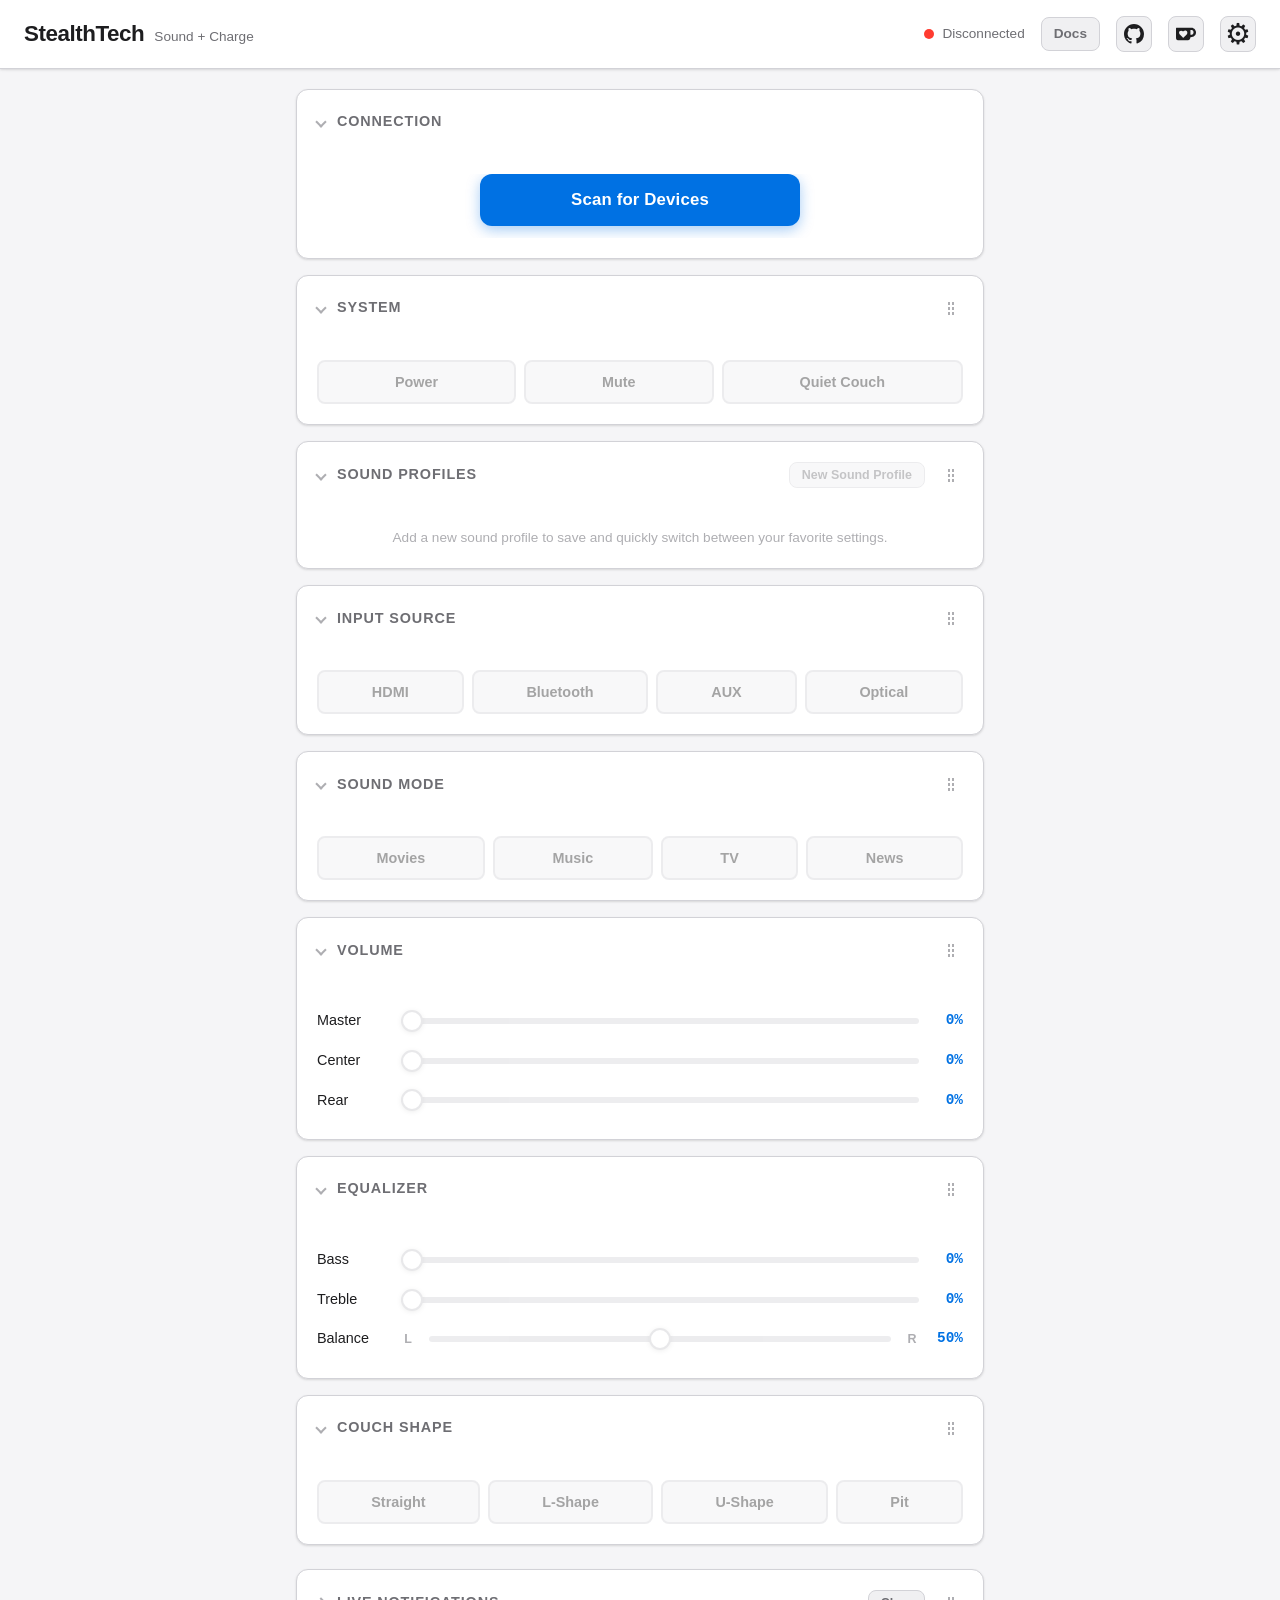
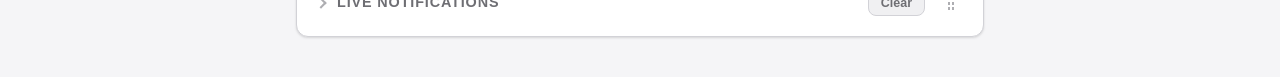
==== rust/cli/src/serve/static/index.html @ a31caec7 "Enhance saved device row with details, slim scan button layout Show saved device on top with firmwar" ====
<!DOCTYPE html>
<html lang="en">
<head>
    <meta charset="UTF-8">
    <meta name="viewport" content="width=device-width, initial-scale=1.0">
    <title>Control Your Lovesac Sactionals StealthTech Sound + Charge From Your Phone</title>
    <meta name="description" content="Open this page on your phone and connect to your Lovesac Sactionals StealthTech Sound + Charge system in seconds. No app to install — control volume, bass, treble, inputs, and sound modes right from your browser.">
    <meta name="keywords" content="Lovesac, Sactionals, StealthTech, Sound + Charge, phone remote, control from phone, no app, web bluetooth, volume control, EQ, sound modes, custom profiles, Lovesac remote, Lovesac app alternative">
    <link rel="canonical" href="https://stealthtech.app/">
    <!-- Open Graph -->
    <meta property="og:title" content="Control Your Lovesac StealthTech From Your Phone — No App Needed">
    <meta property="og:description" content="Open this page on your phone and instantly connect to your Lovesac Sactionals StealthTech Sound + Charge. Adjust volume, EQ, inputs, and sound modes — no app install required.">
    <meta property="og:type" content="website">
    <meta property="og:url" content="https://stealthtech.app/">
    <meta property="og:image" content="https://stealthtech.app/favicon.svg">
    <meta property="og:site_name" content="StealthTech Remote">
    <!-- Twitter -->
    <meta name="twitter:card" content="summary">
    <meta name="twitter:title" content="Control Your Lovesac StealthTech From Your Phone — No App Needed">
    <meta name="twitter:description" content="Open this page and instantly connect to your Lovesac Sactionals Sound + Charge system. No app install required.">
    <!-- PWA / Mobile -->
    <link rel="stylesheet" href="style.css">
    <link rel="icon" href="favicon.svg" type="image/svg+xml">
    <link rel="manifest" href="manifest.json">
    <meta name="theme-color" content="#0071e3" media="(prefers-color-scheme: light)">
    <meta name="theme-color" content="#0a84ff" media="(prefers-color-scheme: dark)">
    <meta name="mobile-web-app-capable" content="yes">
    <!-- Structured Data -->
    <script type="application/ld+json">
    {
      "@context": "https://schema.org",
      "@type": "WebApplication",
      "name": "StealthTech Remote",
      "description": "Control your Lovesac Sactionals StealthTech Sound + Charge system from your phone. Open this page in Chrome, tap Connect, and adjust volume, EQ, inputs, and sound modes instantly — no app install needed.",
      "url": "https://stealthtech.app/",
      "applicationCategory": "UtilitiesApplication",
      "operatingSystem": "Android, Chrome OS, Windows, macOS",
      "browserRequirements": "Requires Web Bluetooth (Chrome, Edge, or Opera)",
      "offers": {
        "@type": "Offer",
        "price": "0",
        "priceCurrency": "USD"
      },
      "featureList": "Volume control, Bass and treble EQ, Input source switching, Sound mode presets, Custom EQ profiles, Couch shape configuration, Bluetooth media controls, Subwoofer status"
    }
    </script>
    <script>
    (function(){
      var e = document.documentElement.hasAttribute("data-export");
      var m = e ? "bluetooth" : (localStorage.getItem("stealthtech-mode") || "server");
      document.documentElement.dataset.initialMode = m;
    })();
    </script>
</head>
<body>
    <header>
        <div class="header-left">
            <h1>StealthTech</h1>
            <span class="subtitle">Sound + Charge</span>
        </div>
        <div class="header-right">
            <div class="connection-status" id="connection-status" aria-live="polite">
                <span class="status-dot" id="status-dot"></span>
                <span class="status-text" id="status-text">Disconnected</span>
            </div>
            <a class="docs-link" href="/docs/" title="Documentation">Docs</a>
            <a class="github-link" href="https://github.com/jackspirou/libstealthtech" target="_blank" rel="noopener" title="View source on GitHub" aria-label="View source on GitHub">
                <svg width="20" height="20" viewBox="0 0 16 16" fill="currentColor"><path d="M8 0C3.58 0 0 3.58 0 8c0 3.54 2.29 6.53 5.47 7.59.4.07.55-.17.55-.38 0-.19-.01-.82-.01-1.49-2.01.37-2.53-.49-2.69-.94-.09-.23-.48-.94-.82-1.13-.28-.15-.68-.52-.01-.53.63-.01 1.08.58 1.23.82.72 1.21 1.87.87 2.33.66.07-.52.28-.87.51-1.07-1.78-.2-3.64-.89-3.64-3.95 0-.87.31-1.59.82-2.15-.08-.2-.36-1.02.08-2.12 0 0 .67-.21 2.2.82.64-.18 1.32-.27 2-.27s1.36.09 2 .27c1.53-1.04 2.2-.82 2.2-.82.44 1.1.16 1.92.08 2.12.51.56.82 1.27.82 2.15 0 3.07-1.87 3.75-3.65 3.95.29.25.54.73.54 1.48 0 1.07-.01 1.93-.01 2.2 0 .21.15.46.55.38A8.01 8.01 0 0 0 16 8c0-4.42-3.58-8-8-8z"/></svg>
            </a>
            <div class="kofi-wrap">
                <a class="kofi-link" id="kofi-link" href="https://ko-fi.com/jackspirou" target="_blank" rel="noopener" title="Buy me a coffee" aria-label="Buy me a coffee">
                    <svg width="20" height="20" viewBox="0 0 24 24" fill="currentColor"><path d="M23.881 8.948c-.773-4.085-4.859-4.593-4.859-4.593H.723c-.604 0-.679.798-.679.798s-.082 7.324-.022 11.822c.164 2.424 2.586 2.672 2.586 2.672s8.267-.023 11.966-.049c2.438-.426 2.683-2.566 2.658-3.734 4.352.24 7.422-2.831 6.649-6.916zm-11.062 3.511c-1.246 1.453-4.011 3.976-4.011 3.976s-.121.119-.31.023c-.076-.057-.108-.09-.108-.09-.443-.441-3.368-3.049-4.034-3.954-.709-.965-1.041-2.7-.091-3.71.951-1.01 3.005-1.086 4.363.407 0 0 1.565-1.782 3.468-.963 1.904.82 1.832 3.011.723 4.311zm6.173.478c-.928.116-1.682.028-1.682.028V7.284h1.77s1.971.551 1.971 2.638c0 1.913-.985 2.667-2.059 3.015z"/></svg>
                </a>
                <div class="tip-tooltip" id="tip-tooltip">
                    <div class="tip-tooltip-arrow"></div>
                    <button class="tip-tooltip-close" id="tip-tooltip-close" aria-label="Close">&times;</button>
                    If this project saved you from the official app, consider buying me a coffee :)
                </div>
            </div>
            <button class="header-icon-btn" id="settings-btn" title="Settings" aria-label="Settings">&#x2699;</button>
        </div>
    </header>

    <main>
        <!-- Connection Panel -->
        <section class="card connection-card" id="connection-panel" data-card-id="connection" data-pinned="true" data-state="disconnected">
            <div class="card-header" role="button" tabindex="0" aria-expanded="true">
                <span class="chevron" aria-hidden="true"></span>
                <h2>Connection</h2>
                <span class="drag-handle" aria-hidden="true"></span>
            </div>
            <div class="card-body">
            <div class="mode-tabs">
                <button class="mode-tab active" data-mode="server">Server BLE</button>
                <button class="mode-tab" data-mode="bluetooth">Web Bluetooth</button>
            </div>
            <div id="server-connection" class="connection-mode">
                <div class="connecting-indicator" id="server-connecting-indicator" style="display:none">
                    <div class="spinner spinner-lg"></div>
                    <span id="server-connecting-text">Scanning...</span>
                    <span class="connecting-hint">This may take up to 30 seconds</span>
                </div>
                <div class="divider-label" id="server-saved-label" style="display:none"><span>Previous Connection</span></div>
                <div id="server-saved-device" style="display:none"></div>
                <div class="divider-or" id="server-scan-divider" style="display:none"><span>or</span></div>
                <div class="connection-controls" id="server-connection-controls">
                    <button class="btn btn-primary" id="scan-btn">Scan for Devices</button>
                </div>
                <div class="device-list" id="device-list"></div>
            </div>
            <div class="compat-banner" id="compat-banner" style="display:none"></div>
            <div id="bluetooth-connection" class="connection-mode">
                <div class="connecting-indicator" id="connecting-indicator" style="display:none">
                    <div class="spinner spinner-lg"></div>
                    <span id="connecting-text">Connecting...</span>
                    <span class="connecting-hint">This may take up to 30 seconds</span>
                </div>
                <div class="divider-label" id="bt-saved-label" style="display:none"><span>Previous Connection</span></div>
                <div id="bt-saved-device" style="display:none"></div>
                <div class="divider-or" id="bt-scan-divider" style="display:none"><span>or</span></div>
                <div class="connection-controls" id="connection-controls">
                    <button class="btn btn-primary" id="connect-btn">Scan for Devices</button>
                </div>
            </div>
            <div class="firmware-update-banner" id="firmware-update-banner" style="display:none"></div>
            <div id="connected-device" class="connected-device-panel" style="display:none">
                <div class="device-identity">
                    <div class="device-identity-icon">
                        <svg width="24" height="24" viewBox="0 0 24 24" fill="none" stroke="currentColor" stroke-width="2" stroke-linecap="round" stroke-linejoin="round"><rect x="4" y="2" width="16" height="20" rx="2" ry="2"/><circle cx="12" cy="14" r="4"/><line x1="12" y1="6" x2="12.01" y2="6"/></svg>
                    </div>
                    <div class="device-identity-info">
                        <span class="device-identity-name" id="connected-device-name">Device</span>
                        <span class="device-identity-firmware" id="connected-firmware-text"></span>
                        <span class="device-identity-sub" id="subwoofer-row" style="display:none">Subwoofer <span class="status-badge" id="subwoofer-status">--</span></span>
                    </div>
                    <button class="btn btn-danger btn-sm" id="device-disconnect-btn">Disconnect</button>
                </div>
            </div>
            </div>
        </section>

        <!-- System -->
        <section class="card" id="system-card" data-card-id="system">
            <div class="card-header" role="button" tabindex="0" aria-expanded="true">
                <span class="chevron" aria-hidden="true"></span>
                <h2>System</h2>
                <span class="drag-handle" aria-hidden="true"></span>
            </div>
            <div class="card-body">
            <div class="button-group">
                <button class="btn btn-option" id="power-btn" aria-pressed="false">Power</button>
                <button class="btn btn-option" id="mute-btn" aria-pressed="false">Mute</button>
                <button class="btn btn-option" id="quiet-couch-btn" aria-pressed="false">Quiet Couch</button>
            </div>
            </div>
        </section>

        <!-- Sound Profiles -->
        <section class="card" id="profiles-card" data-card-id="profiles">
            <div class="card-header" role="button" tabindex="0" aria-expanded="true">
                <span class="chevron" aria-hidden="true"></span>
                <h2>Sound Profiles</h2>
                <button class="btn btn-small" id="new-profile-btn" style="display:none">New Sound Profile</button>
                <span class="drag-handle" aria-hidden="true"></span>
            </div>
            <div class="card-body">
            <div class="button-group" id="profile-buttons"></div>
            <div class="profile-empty" id="profile-empty">Add a new sound profile to save and quickly switch between your favorite settings.</div>
            </div>
        </section>

        <!-- Input Source -->
        <section class="card" id="input-card" data-card-id="input">
            <div class="card-header" role="button" tabindex="0" aria-expanded="true">
                <span class="chevron" aria-hidden="true"></span>
                <h2>Input Source</h2>
                <span class="drag-handle" aria-hidden="true"></span>
            </div>
            <div class="card-body">
            <div class="button-group">
                <button class="btn btn-option" data-input="hdmi">HDMI</button>
                <button class="btn btn-option" data-input="bluetooth">Bluetooth</button>
                <button class="btn btn-option" data-input="aux">AUX</button>
                <button class="btn btn-option" data-input="optical">Optical</button>
            </div>
            </div>
        </section>

        <!-- Media Controls (shown only for Bluetooth input) -->
        <section class="card" id="media-card" data-card-id="media" style="display:none">
            <div class="card-header" role="button" tabindex="0" aria-expanded="true">
                <span class="chevron" aria-hidden="true"></span>
                <h2>Media Controls</h2>
                <span class="drag-handle" aria-hidden="true"></span>
            </div>
            <div class="card-body">
            <div class="button-group media-controls">
                <button class="btn btn-option" id="skip-back-btn" aria-label="Previous track">&#9198;</button>
                <button class="btn btn-option" id="play-pause-btn" aria-label="Play/Pause">&#9199;</button>
                <button class="btn btn-option" id="skip-fwd-btn" aria-label="Next track">&#9197;</button>
            </div>
            </div>
        </section>

        <!-- Sound Mode -->
        <section class="card" id="mode-card" data-card-id="mode">
            <div class="card-header" role="button" tabindex="0" aria-expanded="true">
                <span class="chevron" aria-hidden="true"></span>
                <h2>Sound Mode</h2>
                <span class="drag-handle" aria-hidden="true"></span>
            </div>
            <div class="card-body">
            <div class="button-group">
                <button class="btn btn-option" data-mode="movies" title="Enhanced bass and spatial audio for movie soundtracks">Movies</button>
                <button class="btn btn-option" data-mode="music" title="Balanced stereo optimized for music playback">Music</button>
                <button class="btn btn-option" data-mode="tv" title="Balanced mode for TV shows and streaming">TV</button>
                <button class="btn btn-option" data-mode="news" title="Enhanced dialog clarity for speech-heavy content">News</button>
            </div>
            </div>
        </section>

        <!-- Volume Controls -->
        <section class="card" id="volume-card" data-card-id="volume">
            <div class="card-header" role="button" tabindex="0" aria-expanded="true">
                <span class="chevron" aria-hidden="true"></span>
                <h2>Volume</h2>
                <span class="drag-handle" aria-hidden="true"></span>
            </div>
            <div class="card-body">
            <div class="slider-group">
                <div class="slider-row">
                    <label for="volume-slider">Master</label>
                    <input type="range" id="volume-slider" min="0" max="36" value="0" aria-label="Master volume">
                    <span class="slider-value" id="volume-value">0%</span>
                </div>
                <div class="slider-row">
                    <label for="center-volume-slider">Center</label>
                    <input type="range" id="center-volume-slider" min="0" max="30" value="0" aria-label="Center volume">
                    <span class="slider-value" id="center-volume-value">0%</span>
                </div>
                <div class="slider-row">
                    <label for="rear-volume-slider">Rear</label>
                    <input type="range" id="rear-volume-slider" min="0" max="30" value="0" aria-label="Rear volume">
                    <span class="slider-value" id="rear-volume-value">0%</span>
                </div>
            </div>
            </div>
        </section>

        <!-- EQ Controls -->
        <section class="card" id="eq-card" data-card-id="eq">
            <div class="card-header" role="button" tabindex="0" aria-expanded="true">
                <span class="chevron" aria-hidden="true"></span>
                <h2>Equalizer</h2>
                <span class="drag-handle" aria-hidden="true"></span>
            </div>
            <div class="card-body">
            <div class="slider-group">
                <div class="slider-row">
                    <label for="bass-slider">Bass</label>
                    <input type="range" id="bass-slider" min="0" max="20" value="0" aria-label="Bass level">
                    <span class="slider-value" id="bass-value">0%</span>
                </div>
                <div class="slider-row">
                    <label for="treble-slider">Treble</label>
                    <input type="range" id="treble-slider" min="0" max="20" value="0" aria-label="Treble level">
                    <span class="slider-value" id="treble-value">0%</span>
                </div>
                <div class="slider-row">
                    <label for="balance-slider">Balance</label>
                    <span class="slider-label-left">L</span>
                    <input type="range" id="balance-slider" min="0" max="100" value="50" aria-label="Left/right balance">
                    <span class="slider-label-right">R</span>
                    <span class="slider-value" id="balance-value">50%</span>
                </div>
            </div>
            </div>
        </section>

        <!-- Couch Shape -->
        <section class="card" id="shape-card" data-card-id="shape">
            <div class="card-header" role="button" tabindex="0" aria-expanded="true">
                <span class="chevron" aria-hidden="true"></span>
                <h2>Couch Shape</h2>
                <span class="drag-handle" aria-hidden="true"></span>
            </div>
            <div class="card-body">
            <div class="button-group">
                <button class="btn btn-option" data-shape="straight">Straight</button>
                <button class="btn btn-option" data-shape="lshape">L-Shape</button>
                <button class="btn btn-option" data-shape="ushape">U-Shape</button>
                <button class="btn btn-option" data-shape="pit">Pit</button>
            </div>
            </div>
        </section>

        <!-- Notification Log -->
        <section class="card log-card" id="log-card" data-card-id="log">
            <div class="card-header" role="button" tabindex="0" aria-expanded="true">
                <span class="chevron" aria-hidden="true"></span>
                <h2>Live Notifications</h2>
                <button class="btn btn-small log-clear-btn" id="clear-log-btn">Clear</button>
                <span class="drag-handle" aria-hidden="true"></span>
            </div>
            <div class="card-body">
                <div class="log-container" id="log-container">
                    <div class="log-empty" id="log-empty">No notifications yet. Connect to a device to begin.</div>
                </div>
            </div>
        </section>
    </main>

    <noscript>
        <section class="card" style="margin:20px auto;max-width:720px;padding:20px">
            <h2>Control Your Lovesac Sactionals StealthTech Sound + Charge</h2>
            <p>StealthTech Remote lets you control your Lovesac Sactionals StealthTech Sound + Charge system directly from your phone — no app to download or install. Open this page in Chrome on your phone, tap Connect, and you can adjust volume, bass, treble, balance, input source, sound modes, and more.</p>
            <p>JavaScript is required to connect to your system via Bluetooth. Please enable JavaScript and reload the page.</p>
        </section>
    </noscript>

    <script src="shared.js"></script>
    <script src="app.js"></script><!-- server-only -->
    <script type="module" src="bluetooth.js"></script>
</body>
</html>
---- rust/cli/src/serve/static/style.css ----
/* ============================================================================
   StealthTech Remote -- CSS
   System-aware light/dark mode with manual toggle
   ============================================================================ */

/* ---------- Custom Properties (Light Mode Defaults) ---------- */
:root {
    --bg-primary: #f5f5f7;
    --bg-card: #ffffff;
    --bg-input: #f0f0f2;
    --text-primary: #1d1d1f;
    --text-secondary: #6e6e73;
    --text-muted: #aeaeb2;
    --border: #d2d2d7;
    --accent: #0071e3;
    --accent-hover: #0077ed;
    --accent-active: #0062cc;
    --danger: #ff3b30;
    --danger-hover: #e0352b;
    --success: #34c759;
    --warning: #ff9f0a;
    --shadow: 0 1px 3px rgba(0, 0, 0, 0.08), 0 1px 2px rgba(0, 0, 0, 0.06);
    --shadow-hover: 0 4px 12px rgba(0, 0, 0, 0.1);
    --radius: 12px;
    --radius-sm: 8px;
    --transition: 0.2s ease;
    --slider-track: #d2d2d7;
    --slider-fill: var(--accent);
    --slider-thumb: #ffffff;
    --slider-thumb-border: #c7c7cc;
    --log-bg: #f8f8fa;
    --log-entry: #e8e8ed;
}

/* ---------- Dark Mode ---------- */
[data-theme="dark"] {
    --bg-primary: #1c1c1e;
    --bg-card: #2c2c2e;
    --bg-input: #3a3a3c;
    --text-primary: #f5f5f7;
    --text-secondary: #98989d;
    --text-muted: #636366;
    --border: #48484a;
    --accent: #0a84ff;
    --accent-hover: #409cff;
    --accent-active: #0071e3;
    --shadow: 0 1px 3px rgba(0, 0, 0, 0.3), 0 1px 2px rgba(0, 0, 0, 0.2);
    --shadow-hover: 0 4px 12px rgba(0, 0, 0, 0.4);
    --slider-track: #48484a;
    --slider-thumb: #e5e5ea;
    --slider-thumb-border: #636366;
    --log-bg: #1c1c1e;
    --log-entry: #3a3a3c;
}

/* ---------- System Dark Mode (auto) ---------- */
@media (prefers-color-scheme: dark) {
    :root:not([data-theme="light"]) {
        --bg-primary: #1c1c1e;
        --bg-card: #2c2c2e;
        --bg-input: #3a3a3c;
        --text-primary: #f5f5f7;
        --text-secondary: #98989d;
        --text-muted: #636366;
        --border: #48484a;
        --accent: #0a84ff;
        --accent-hover: #409cff;
        --accent-active: #0071e3;
        --shadow: 0 1px 3px rgba(0, 0, 0, 0.3), 0 1px 2px rgba(0, 0, 0, 0.2);
        --shadow-hover: 0 4px 12px rgba(0, 0, 0, 0.4);
        --slider-track: #48484a;
        --slider-thumb: #e5e5ea;
        --slider-thumb-border: #636366;
        --log-bg: #1c1c1e;
        --log-entry: #3a3a3c;
    }
}

/* ---------- Reset & Base ---------- */
*, *::before, *::after {
    box-sizing: border-box;
    margin: 0;
    padding: 0;
}

body {
    font-family: -apple-system, BlinkMacSystemFont, "Segoe UI", Roboto,
        "Helvetica Neue", Arial, sans-serif;
    background: var(--bg-primary);
    color: var(--text-primary);
    line-height: 1.5;
    min-height: 100vh;
    transition: background var(--transition), color var(--transition);
}

/* ---------- Header ---------- */
header {
    display: flex;
    align-items: center;
    justify-content: space-between;
    padding: 16px 24px;
    background: var(--bg-card);
    border-bottom: 1px solid var(--border);
    position: sticky;
    top: 0;
    z-index: 100;
    box-shadow: var(--shadow);
}

.header-left {
    display: flex;
    align-items: baseline;
    gap: 10px;
}

header h1 {
    font-size: 1.4rem;
    font-weight: 700;
    letter-spacing: -0.02em;
}

.subtitle {
    font-size: 0.85rem;
    color: var(--text-secondary);
    font-weight: 400;
}

.header-right {
    display: flex;
    align-items: center;
    gap: 16px;
}

/* ---------- Connection Status ---------- */
.connection-status {
    display: flex;
    align-items: center;
    gap: 8px;
    font-size: 0.85rem;
    color: var(--text-secondary);
}

.status-dot {
    width: 10px;
    height: 10px;
    border-radius: 50%;
    background: var(--danger);
    transition: background var(--transition);
}

.status-dot.connected {
    background: var(--success);
}

.status-dot.connecting {
    background: var(--warning);
    animation: pulse 1.2s ease-in-out infinite;
}

@keyframes pulse {
    0%, 100% { opacity: 1; }
    50% { opacity: 0.4; }
}

/* ---------- Header Icon Buttons ---------- */
.header-icon-btn {
    background: var(--bg-input);
    border: 1px solid var(--border);
    border-radius: var(--radius-sm);
    width: 36px;
    height: 36px;
    display: flex;
    align-items: center;
    justify-content: center;
    cursor: pointer;
    font-size: 1.8rem;
    color: var(--text-primary);
    transition: all var(--transition);
}

.header-icon-btn:hover {
    background: var(--border);
}

.github-link {
    background: var(--bg-input);
    border: 1px solid var(--border);
    border-radius: var(--radius-sm);
    width: 36px;
    height: 36px;
    display: flex;
    align-items: center;
    justify-content: center;
    color: var(--text-primary);
    transition: all var(--transition);
    text-decoration: none;
}

.github-link:hover {
    background: var(--border);
}

.kofi-wrap {
    position: relative;
}

.kofi-link {
    background: var(--bg-input);
    border: 1px solid var(--border);
    border-radius: var(--radius-sm);
    width: 36px;
    height: 36px;
    display: flex;
    align-items: center;
    justify-content: center;
    color: var(--text-primary);
    transition: all var(--transition);
    text-decoration: none;
}

.kofi-link:hover {
    background: var(--border);
}

.tip-tooltip {
    position: absolute;
    top: calc(100% + 10px);
    right: 0;
    width: max-content;
    max-width: min(520px, 90vw);
    background: #1d1d1f;
    border: 1px solid #3a3a3c;
    border-radius: var(--radius-sm);
    padding: 10px 32px 10px 12px;
    font-size: 0.82rem;
    color: #f5f5f7;
    box-shadow: 0 4px 16px rgba(0, 0, 0, 0.25);
    z-index: 150;
    opacity: 0;
    transform: translateY(-4px);
    pointer-events: none;
    transition: opacity 0.25s ease, transform 0.25s ease;
}

[data-theme="dark"] .tip-tooltip {
    background: #f5f5f7;
    border: 1px solid #d2d2d7;
    color: #1d1d1f;
    box-shadow: 0 4px 16px rgba(0, 0, 0, 0.4);
}

.tip-tooltip.visible {
    opacity: 1;
    transform: translateY(0);
    pointer-events: auto;
}

.tip-tooltip-arrow {
    position: absolute;
    top: -6px;
    right: 13px;
    width: 10px;
    height: 10px;
    background: #1d1d1f;
    border-top: 1px solid #3a3a3c;
    border-left: 1px solid #3a3a3c;
    transform: rotate(45deg);
}

[data-theme="dark"] .tip-tooltip-arrow {
    background: #f5f5f7;
    border-top: 1px solid #d2d2d7;
    border-left: 1px solid #d2d2d7;
}

.tip-tooltip-close {
    position: absolute;
    top: 4px;
    right: 6px;
    background: none;
    border: none;
    color: var(--text-secondary);
    font-size: 1rem;
    cursor: pointer;
    padding: 2px 4px;
    line-height: 1;
}

.tip-tooltip-close:hover {
    color: #f5f5f7;
}

[data-theme="dark"] .tip-tooltip-close {
    color: #6e6e73;
}

[data-theme="dark"] .tip-tooltip-close:hover {
    color: #1d1d1f;
}

@media (prefers-color-scheme: dark) {
    :root:not([data-theme="light"]) .tip-tooltip {
        background: #f5f5f7;
        border: 1px solid #d2d2d7;
        color: #1d1d1f;
        box-shadow: 0 4px 16px rgba(0, 0, 0, 0.4);
    }
    :root:not([data-theme="light"]) .tip-tooltip-arrow {
        background: #f5f5f7;
        border-top: 1px solid #d2d2d7;
        border-left: 1px solid #d2d2d7;
    }
    :root:not([data-theme="light"]) .tip-tooltip-close {
        color: #6e6e73;
    }
    :root:not([data-theme="light"]) .tip-tooltip-close:hover {
        color: #1d1d1f;
    }
}

/* ---------- Main Layout ---------- */
main {
    max-width: 720px;
    margin: 0 auto;
    padding: 20px 16px 40px;
    display: flex;
    flex-direction: column;
    gap: 16px;
}

/* ---------- Cards ---------- */
.card {
    background: var(--bg-card);
    border: 1px solid var(--border);
    border-radius: var(--radius);
    padding: 20px;
    box-shadow: var(--shadow);
    transition: box-shadow var(--transition), background var(--transition),
        border-color var(--transition);
}

.card h2 {
    font-size: 0.9rem;
    font-weight: 600;
    text-transform: uppercase;
    letter-spacing: 0.06em;
    color: var(--text-secondary);
    margin-bottom: 16px;
}

/* ---------- Initial Mode (flash prevention) ---------- */
#server-connection,
#bluetooth-connection {
    display: none;
}

[data-initial-mode="server"] #server-connection {
    display: block;
}

[data-initial-mode="bluetooth"] #bluetooth-connection {
    display: block;
}

[data-export] .mode-tabs {
    display: none;
}

/* ---------- Mode Tabs ---------- */
.mode-tabs {
    display: flex;
    gap: 4px;
    margin-bottom: 16px;
    background: var(--bg-input);
    border-radius: var(--radius-sm);
    padding: 3px;
}

.mode-tab {
    flex: 1;
    padding: 8px 16px;
    border: none;
    border-radius: 6px;
    background: transparent;
    color: var(--text-secondary);
    font-size: 0.85rem;
    font-weight: 600;
    cursor: pointer;
    transition: all var(--transition);
}

.mode-tab:hover {
    color: var(--text-primary);
}

.mode-tab.active {
    background: var(--bg-card);
    color: var(--text-primary);
    box-shadow: 0 1px 3px rgba(0, 0, 0, 0.1);
}

/* ---------- Compat Banner ---------- */
.compat-banner {
    background: var(--warning);
    color: #1d1d1f;
    padding: 12px 16px;
    border-radius: var(--radius-sm);
    margin-bottom: 12px;
    font-size: 0.85rem;
    line-height: 1.5;
}

.compat-banner p {
    margin-bottom: 4px;
}

.compat-banner p:last-child {
    margin-bottom: 0;
}

/* ---------- Firmware Update Banner ---------- */
.firmware-update-banner {
    background: var(--warning);
    color: #1d1d1f;
    padding: 10px 14px;
    border-radius: var(--radius-sm);
    margin-top: 12px;
    font-size: 0.85rem;
    font-weight: 500;
    line-height: 1.4;
}

.firmware-update-banner a {
    color: #1d1d1f;
    font-weight: 700;
    text-decoration: underline;
}

/* ---------- Connection Card ---------- */

/* State-driven card border */
.connection-card[data-state="connecting"] {
    border-color: var(--warning);
    box-shadow: 0 0 0 1px var(--warning), var(--shadow);
}

.connection-card[data-state="connected"] {
    border-color: var(--success);
    box-shadow: 0 0 0 1px var(--success), var(--shadow);
}

/* Connecting spinner */
.connecting-indicator {
    display: flex;
    flex-direction: column;
    align-items: center;
    justify-content: center;
    gap: 12px;
    padding: 24px 16px;
    color: var(--text-secondary);
    font-size: 0.95rem;
    font-weight: 500;
}

.connecting-hint {
    font-size: 0.8rem;
    font-weight: 400;
    opacity: 0.7;
}

.spinner-lg {
    width: 32px;
    height: 32px;
    border: 3px solid var(--border);
    border-top-color: var(--warning);
    border-radius: 50%;
    animation: spin 0.8s linear infinite;
}

/* Connected device panel */
.device-identity {
    display: flex;
    align-items: center;
    gap: 12px;
    padding: 12px 14px;
    background: var(--bg-input);
    border-radius: var(--radius-sm);
    border: 1px solid var(--border);
}

.device-identity-icon {
    flex-shrink: 0;
    width: 40px;
    height: 40px;
    display: flex;
    align-items: center;
    justify-content: center;
    background: rgba(52, 199, 89, 0.12);
    color: var(--success);
    border-radius: var(--radius-sm);
}

.device-identity-info {
    flex: 1;
    display: flex;
    flex-direction: column;
    min-width: 0;
}

.device-identity-name {
    font-weight: 600;
    font-size: 0.95rem;
    color: var(--text-primary);
    white-space: nowrap;
    overflow: hidden;
    text-overflow: ellipsis;
}

.device-identity-firmware {
    font-size: 0.8rem;
    color: var(--text-secondary);
    font-family: "SF Mono", SFMono-Regular, Menlo, Monaco, Consolas, monospace;
    white-space: nowrap;
    overflow: hidden;
    text-overflow: ellipsis;
}

.connection-controls {
    display: flex;
    flex-direction: column;
    align-items: center;
    gap: 0;
    margin-bottom: 12px;
}

.connection-controls .btn {
    width: 100%;
    max-width: 320px;
}

.connection-controls .btn-primary {
    padding: 16px 28px;
    font-size: 1.05rem;
    font-weight: 700;
    letter-spacing: 0.01em;
    border-radius: var(--radius);
    box-shadow: 0 4px 14px rgba(0, 113, 227, 0.35);
}

.connection-controls .btn-primary:hover:not(:disabled) {
    box-shadow: 0 6px 20px rgba(0, 113, 227, 0.45);
    transform: translateY(-1px);
}

.connection-controls .btn-primary:active:not(:disabled) {
    transform: translateY(0) scale(0.98);
    box-shadow: 0 2px 8px rgba(0, 113, 227, 0.3);
}

.connection-controls.slim {
    margin-bottom: 0;
}

.connection-controls.slim .btn {
    max-width: none;
}

.connection-controls.slim .btn-primary {
    padding: 10px 20px;
    font-size: 0.9rem;
    font-weight: 600;
    border-radius: var(--radius-sm);
    box-shadow: none;
}

.connection-controls.slim .btn-primary:hover:not(:disabled) {
    box-shadow: none;
    transform: none;
}

.connection-controls.slim .btn-primary:active:not(:disabled) {
    transform: scale(0.98);
    box-shadow: none;
}

.divider-or {
    display: flex;
    align-items: center;
    width: 100%;
    margin: 12px 0;
    color: var(--text-muted);
    font-size: 0.8rem;
    font-weight: 500;
    text-transform: lowercase;
}

.divider-or::before,
.divider-or::after {
    content: "";
    flex: 1;
    height: 1px;
    background: var(--border);
}

.divider-or span {
    padding: 0 12px;
}

.divider-label {
    display: flex;
    align-items: center;
    color: var(--text-muted);
    font-size: 0.8rem;
    font-weight: 500;
    margin: 12px 0 6px;
}

.divider-label::before,
.divider-label::after {
    content: "";
    flex: 1;
    height: 1px;
    background: var(--border);
}

.divider-label span {
    padding: 0 12px;
}

.saved-device-actions {
    display: flex;
    align-items: center;
    gap: 10px;
    flex-shrink: 0;
}

.btn-forget {
    background: var(--bg-input);
    color: var(--text-secondary);
    border: 1px solid var(--border);
    border-radius: var(--radius-sm);
    font-size: 0.78rem;
    font-weight: 600;
    cursor: pointer;
    padding: 6px 14px;
}

.btn-forget:hover {
    color: var(--danger);
    border-color: var(--danger);
}

.btn-secondary {
    background: var(--bg-input);
    color: var(--text-primary);
    border: 1px solid var(--border);
}

.btn-secondary:hover {
    background: var(--border);
}

.device-list {
    display: flex;
    flex-direction: column;
    gap: 6px;
}

.device-item {
    display: flex;
    align-items: center;
    justify-content: space-between;
    padding: 10px 14px;
    background: var(--bg-input);
    border-radius: var(--radius-sm);
    border: 1px solid var(--border);
    transition: all var(--transition);
}

.device-item:hover {
    border-color: var(--accent);
}

.device-info {
    display: flex;
    flex-direction: column;
}

.device-name {
    font-weight: 600;
    font-size: 0.95rem;
}

.device-address {
    font-size: 0.8rem;
    color: var(--text-secondary);
    font-family: "SF Mono", SFMono-Regular, Menlo, Monaco, Consolas, monospace;
}

.device-rssi {
    font-size: 0.8rem;
    color: var(--text-muted);
}

/* ---------- Buttons ---------- */
.btn {
    display: inline-flex;
    align-items: center;
    justify-content: center;
    padding: 10px 20px;
    border: none;
    border-radius: var(--radius-sm);
    font-size: 0.9rem;
    font-weight: 600;
    cursor: pointer;
    transition: all var(--transition);
    white-space: nowrap;
}

.btn:disabled {
    opacity: 0.4;
    cursor: not-allowed;
}

.btn-primary {
    background: var(--accent);
    color: #fff;
}

.btn-primary:hover:not(:disabled) {
    background: var(--accent-hover);
}

.btn-primary:active:not(:disabled) {
    background: var(--accent-active);
    transform: scale(0.97);
}

.btn-danger {
    background: var(--danger);
    color: #fff;
}

.btn-danger:hover:not(:disabled) {
    background: var(--danger-hover);
}

.btn-small {
    padding: 5px 12px;
    font-size: 0.78rem;
    background: var(--bg-input);
    color: var(--text-secondary);
    border: 1px solid var(--border);
}

.btn-small:hover {
    background: var(--border);
}

.btn-sm {
    padding: 6px 14px;
    font-size: 0.82rem;
    flex-shrink: 0;
}

/* ---------- Option Buttons (Input/Mode) ---------- */
.button-group {
    display: flex;
    flex-wrap: wrap;
    gap: 8px;
}

.btn-option {
    flex: 1 1 auto;
    min-width: 100px;
    padding: 12px 16px;
    background: var(--bg-input);
    color: var(--text-primary);
    border: 2px solid var(--border);
    border-radius: var(--radius-sm);
    font-size: 0.9rem;
    font-weight: 600;
    cursor: pointer;
    outline: none;
    transition: all var(--transition);
}

.btn-option:focus,
.btn-option:focus-visible {
    outline: none !important;
    box-shadow: none !important;
    -webkit-focus-ring-color: transparent;
}

.btn-option:hover {
    border-color: var(--accent);
    color: var(--accent);
}

.btn-option.active {
    background: var(--accent);
    color: #fff;
    border-color: var(--accent);
}

/* ---------- Subwoofer Status (inline in device info) ---------- */
.device-identity-sub {
    font-size: 0.8rem;
    color: var(--text-secondary);
}

.status-badge {
    padding: 2px 8px;
    border-radius: var(--radius-sm);
    font-size: 0.75rem;
    font-weight: 600;
}

.badge-connected {
    background: rgba(52, 199, 89, 0.15);
    color: var(--success);
}

.badge-disconnected {
    background: rgba(255, 59, 48, 0.15);
    color: var(--danger);
}


/* ---------- Balance L/R labels ---------- */
.slider-label-left, .slider-label-right {
    font-size: 0.78rem;
    font-weight: 600;
    color: var(--text-muted);
    min-width: 14px;
    text-align: center;
}

/* ---------- Custom Profiles ---------- */
.profile-empty {
    text-align: center;
    color: var(--text-muted);
    font-size: 0.85rem;
}


.profile-name-input {
    width: 100%;
    padding: 8px 12px;
    border: 1px solid var(--border);
    border-radius: var(--radius-sm);
    background: var(--bg-input);
    color: var(--text-primary);
    font-size: 0.85rem;
    font-family: inherit;
    outline: none;
    margin-bottom: 4px;
    transition: border-color var(--transition);
}

.profile-name-input:focus {
    border-color: var(--accent);
}

.profile-name-input::placeholder {
    color: var(--text-muted);
}

.profile-btn-wrap {
    display: inline-flex;
    align-items: stretch;
}

.profile-btn-wrap .btn-option {
    border-top-right-radius: 0;
    border-bottom-right-radius: 0;
    border-right: none;
}

.profile-menu-btn {
    display: flex;
    align-items: center;
    justify-content: center;
    padding: 0 8px;
    border: 2px solid var(--border);
    border-left: 1px solid var(--border);
    border-radius: 0 var(--radius-sm) var(--radius-sm) 0;
    background: var(--bg-input);
    color: var(--text-muted);
    font-size: 1.1rem;
    line-height: 1;
    cursor: pointer;
    transition: color var(--transition), border-color var(--transition);
}

.profile-btn-wrap .btn-option.active + .profile-menu-btn {
    background: var(--accent);
    border-color: var(--accent);
    color: #fff;
}

.profile-menu-btn:hover {
    color: var(--text-secondary);
    border-color: var(--text-muted);
}

.profile-popover {
    position: fixed;
    background: var(--bg-card);
    border: 1px solid var(--border);
    border-radius: var(--radius-sm);
    box-shadow: 0 4px 16px rgba(0, 0, 0, 0.15);
    z-index: 200;
    min-width: 120px;
    overflow: hidden;
}

.profile-popover-action {
    display: block;
    width: 100%;
    padding: 10px 14px;
    border: none;
    background: none;
    color: var(--text-primary);
    font-size: 0.85rem;
    text-align: left;
    cursor: pointer;
    transition: background var(--transition);
}

.profile-popover-action:hover {
    background: var(--bg-input);
}

.profile-popover-action.danger {
    color: var(--danger);
}

.profile-popover-action.danger:hover {
    background: rgba(229, 62, 62, 0.1);
}

/* ---------- Confirm Modal ---------- */
.confirm-overlay {
    position: fixed;
    inset: 0;
    background: rgba(0, 0, 0, 0.45);
    z-index: 300;
    display: flex;
    align-items: center;
    justify-content: center;
    opacity: 0;
    transition: opacity 0.2s ease;
}

.confirm-overlay.visible {
    opacity: 1;
}

.confirm-dialog {
    background: var(--bg-card);
    border: 1px solid var(--border);
    border-radius: var(--radius);
    box-shadow: 0 8px 32px rgba(0, 0, 0, 0.2);
    padding: 24px;
    width: 90%;
    max-width: 320px;
    position: relative;
}

.confirm-dialog h3 {
    font-size: 1rem;
    font-weight: 600;
    color: var(--text-primary);
    margin-bottom: 8px;
    padding-right: 24px;
}

.confirm-dialog p {
    font-size: 0.88rem;
    color: var(--text-secondary);
    margin-bottom: 20px;
    line-height: 1.5;
}

.confirm-close {
    position: absolute;
    top: 12px;
    right: 12px;
    background: none;
    border: none;
    color: var(--text-muted);
    font-size: 1.2rem;
    cursor: pointer;
    padding: 4px;
    line-height: 1;
}

.confirm-close:hover {
    color: var(--text-primary);
}

.confirm-actions {
    display: flex;
    gap: 8px;
    justify-content: flex-end;
}

.confirm-actions .btn {
    min-width: 80px;
}

/* ---------- Settings Modal ---------- */
.settings-section {
    margin-bottom: 16px;
}

.settings-section:last-child {
    margin-bottom: 0;
}

.settings-label {
    display: block;
    font-size: 0.82rem;
    font-weight: 600;
    color: var(--text-secondary);
    text-transform: uppercase;
    letter-spacing: 0.06em;
    margin-bottom: 8px;
}

.settings-section .button-group {
    flex-wrap: nowrap;
}

.settings-section .btn-option {
    min-width: 0;
}

.settings-reset-btn,
.settings-reset-tip-btn,
.settings-forget-devices-btn,
.settings-clear-profiles-btn,
.settings-reset-all-btn {
    width: 100%;
}

/* ---------- Media Controls ---------- */
.media-controls {
    justify-content: center;
}

.media-controls .btn-option {
    flex: 0 0 auto;
    min-width: 60px;
    font-size: 1.4rem;
    padding: 12px 20px;
}

/* ---------- Sliders ---------- */
.slider-group {
    display: flex;
    flex-direction: column;
    gap: 18px;
    padding: 8px 0;
}

.slider-row {
    display: flex;
    align-items: center;
    gap: 14px;
}

.slider-row label {
    min-width: 70px;
    font-size: 0.9rem;
    font-weight: 500;
    color: var(--text-primary);
}

.slider-value {
    min-width: 30px;
    text-align: right;
    font-size: 0.9rem;
    font-weight: 700;
    font-family: "SF Mono", SFMono-Regular, Menlo, Monaco, Consolas, monospace;
    color: var(--accent);
}

/* Custom range slider styling */
input[type="range"] {
    -webkit-appearance: none;
    appearance: none;
    flex: 1;
    height: 6px;
    background: var(--slider-track);
    border-radius: 3px;
    outline: none;
    transition: background var(--transition);
}

input[type="range"]::-webkit-slider-thumb {
    -webkit-appearance: none;
    appearance: none;
    width: 22px;
    height: 22px;
    background: var(--slider-thumb);
    border: 2px solid var(--slider-thumb-border);
    border-radius: 50%;
    cursor: pointer;
    box-shadow: 0 1px 4px rgba(0, 0, 0, 0.15);
    transition: all var(--transition);
}

input[type="range"]:disabled {
    opacity: 0.4;
    cursor: not-allowed;
}

input[type="range"]:disabled::-webkit-slider-thumb {
    cursor: not-allowed;
}

input[type="range"]::-webkit-slider-thumb:hover {
    transform: scale(1.15);
    border-color: var(--accent);
}

input[type="range"]::-webkit-slider-thumb:active {
    transform: scale(1.05);
    border-color: var(--accent);
    box-shadow: 0 0 0 4px rgba(0, 113, 227, 0.2);
}

input[type="range"]::-moz-range-thumb {
    width: 22px;
    height: 22px;
    background: var(--slider-thumb);
    border: 2px solid var(--slider-thumb-border);
    border-radius: 50%;
    cursor: pointer;
    box-shadow: 0 1px 4px rgba(0, 0, 0, 0.15);
    transition: all var(--transition);
}

input[type="range"]::-moz-range-thumb:hover {
    transform: scale(1.15);
    border-color: var(--accent);
}

input[type="range"]::-moz-range-track {
    height: 6px;
    background: var(--slider-track);
    border-radius: 3px;
}

/* ---------- Card Header / Collapse / Drag ---------- */
.card-header {
    display: flex;
    align-items: center;
    margin: -20px -20px 0;
    padding: 20px;
    cursor: pointer;
    user-select: none;
    -webkit-user-select: none;
    border-radius: var(--radius) var(--radius) 0 0;
}

.card.collapsed .card-header {
    margin-bottom: -20px;
    border-radius: var(--radius);
}

.card-header h2 {
    flex: 1;
    margin-bottom: 0;
}

.chevron {
    display: inline-block;
    width: 8px;
    height: 8px;
    border-right: 2px solid var(--text-muted);
    border-bottom: 2px solid var(--text-muted);
    transform: rotate(45deg);
    transition: transform 0.3s ease;
    flex-shrink: 0;
    margin-right: 12px;
}

.card.collapsed .chevron {
    transform: rotate(-45deg);
}

.drag-handle {
    display: inline-flex;
    align-items: center;
    justify-content: center;
    min-width: 44px;
    min-height: 44px;
    margin: -10px -10px -10px 4px;
    cursor: grab;
    color: var(--text-muted);
    touch-action: none;
}

.drag-handle::before {
    content: '';
    display: block;
    width: 8px;
    height: 14px;
    background-image: radial-gradient(circle, currentColor 1.2px, transparent 1.2px);
    background-size: 4px 5px;
    background-position: 0 0;
}

.drag-handle:active {
    cursor: grabbing;
}

[data-pinned="true"] .drag-handle {
    visibility: hidden;
}

.card-body {
    overflow: hidden;
    transition: max-height 0.3s ease, opacity 0.2s ease, margin-top 0.3s ease;
    margin-top: 20px;
}

.card.collapsed .card-body {
    max-height: 0 !important;
    opacity: 0;
    margin-top: 0;
}

.log-clear-btn {
    flex-shrink: 0;
}

/* Drag states */
.card.dragging {
    position: fixed;
    z-index: 1000;
    box-shadow: 0 8px 32px rgba(0, 0, 0, 0.18);
    opacity: 0.92;
    pointer-events: none;
    transition: none;
}

.drop-indicator {
    position: fixed;
    left: 0;
    height: 3px;
    background: var(--accent);
    border-radius: 2px;
    z-index: 999;
    pointer-events: none;
    display: none;
}

.card-placeholder {
    border: 2px dashed var(--border);
    border-radius: var(--radius);
    background: transparent;
    box-sizing: border-box;
}

/* ---------- Notification Log ---------- */
.log-card {
    margin-top: 8px;
}

.log-container {
    background: var(--log-bg);
    border: 1px solid var(--border);
    border-radius: var(--radius-sm);
    max-height: 260px;
    overflow-y: auto;
    padding: 8px;
    font-family: "SF Mono", SFMono-Regular, Menlo, Monaco, Consolas, monospace;
    font-size: 0.78rem;
    line-height: 1.6;
}

.log-empty {
    padding: 20px;
    text-align: center;
    color: var(--text-muted);
    font-family: inherit;
    font-size: 0.85rem;
}

.log-entry {
    padding: 4px 8px;
    border-radius: 4px;
    margin-bottom: 2px;
    word-break: break-all;
}

.log-entry:nth-child(odd) {
    background: var(--log-entry);
}

.log-time {
    color: var(--text-muted);
    margin-right: 8px;
}

.log-message {
    color: var(--text-primary);
}

/* ---------- Scanning indicator ---------- */
.scanning-indicator {
    display: flex;
    align-items: center;
    justify-content: center;
    gap: 10px;
    padding: 16px;
    color: var(--text-secondary);
    font-size: 0.9rem;
}

.spinner {
    width: 18px;
    height: 18px;
    border: 2px solid var(--border);
    border-top-color: var(--accent);
    border-radius: 50%;
    animation: spin 0.8s linear infinite;
}

@keyframes spin {
    to { transform: rotate(360deg); }
}

/* ---------- Toast notifications ---------- */
.error-toast,
.info-toast {
    position: fixed;
    bottom: 20px;
    left: 50%;
    transform: translateX(-50%) translateY(100px);
    color: #fff;
    padding: 12px 24px;
    border-radius: var(--radius-sm);
    font-size: 0.9rem;
    font-weight: 500;
    box-shadow: 0 4px 16px rgba(0, 0, 0, 0.2);
    z-index: 200;
    opacity: 0;
    transition: all 0.3s ease;
    pointer-events: none;
}

.error-toast {
    background: var(--danger);
}

.info-toast {
    background: var(--success);
}

.error-toast.visible,
.info-toast.visible {
    transform: translateX(-50%) translateY(0);
    opacity: 1;
    pointer-events: auto;
}

/* ---------- Responsive ---------- */
@media (max-width: 640px) {
    .subtitle {
        display: none;
    }
}

@media (max-width: 520px) {
    header {
        padding: 12px 16px;
    }

    header h1 {
        font-size: 1.15rem;
    }

    .status-device-name {
        display: none;
    }

    main {
        padding: 12px 10px 32px;
        gap: 12px;
    }

    .card {
        padding: 16px;
    }

    .card-header {
        margin: -16px -16px 0;
        padding: 16px;
    }

    .card.collapsed .card-header {
        margin-bottom: -16px;
    }

    .card-body {
        margin-top: 16px;
    }

    .btn-option {
        min-width: 80px;
        padding: 10px 12px;
        font-size: 0.82rem;
    }

    .slider-row label {
        min-width: 55px;
        font-size: 0.82rem;
    }

    .device-identity {
        flex-wrap: wrap;
    }

    .device-identity .btn {
        width: 100%;
        margin-top: 4px;
    }
}

@media (max-width: 400px) {
    .status-text {
        display: none;
    }
}

@media (max-width: 360px) {
    .button-group {
        flex-direction: column;
    }

    .btn-option {
        min-width: auto;
    }
}

/* ---------- Documentation Pages ---------- */

.header-home {
    font-size: 1.4rem;
    font-weight: 700;
    letter-spacing: -0.02em;
    color: var(--text-primary);
    text-decoration: none;
}

.header-home:hover {
    color: var(--accent);
}

.docs-link {
    font-size: 0.85rem;
    font-weight: 600;
    color: var(--text-secondary);
    text-decoration: none;
    padding: 6px 12px;
    border-radius: var(--radius-sm);
    background: var(--bg-input);
    border: 1px solid var(--border);
    transition: all var(--transition);
}

.docs-link:hover {
    background: var(--border);
    color: var(--text-primary);
}

.doc-content {
    max-width: 800px;
    margin: 0 auto;
    padding: 32px 24px 60px;
}

.doc-content article {
    line-height: 1.7;
}

.doc-content h1 {
    font-size: 2rem;
    font-weight: 700;
    margin-bottom: 8px;
    letter-spacing: -0.02em;
}

.doc-content h2 {
    font-size: 1.4rem;
    font-weight: 700;
    margin-top: 2.5em;
    margin-bottom: 0.75em;
    padding-bottom: 0.3em;
    border-bottom: 1px solid var(--border);
    color: var(--text-primary);
    text-transform: none;
    letter-spacing: normal;
}

.doc-content h3 {
    font-size: 1.15rem;
    font-weight: 600;
    margin-top: 2em;
    margin-bottom: 0.5em;
}

.doc-content h4 {
    font-size: 1rem;
    font-weight: 600;
    margin-top: 1.5em;
    margin-bottom: 0.5em;
}

.doc-content p {
    margin-bottom: 1em;
}

.doc-content a {
    color: var(--accent);
    text-decoration: none;
}

.doc-content a:hover {
    text-decoration: underline;
}

.doc-content ul, .doc-content ol {
    margin-bottom: 1em;
    padding-left: 1.5em;
}

.doc-content li {
    margin-bottom: 0.3em;
}

.doc-content code {
    font-family: "SF Mono", SFMono-Regular, Menlo, Monaco, Consolas, monospace;
    font-size: 0.88em;
    background: var(--bg-input);
    padding: 2px 6px;
    border-radius: 4px;
    border: 1px solid var(--border);
}

.doc-content pre {
    background: var(--bg-input);
    border: 1px solid var(--border);
    border-radius: var(--radius-sm);
    padding: 16px;
    overflow-x: auto;
    margin-bottom: 1em;
    line-height: 1.5;
}

.doc-content pre code {
    background: none;
    border: none;
    padding: 0;
    font-size: 0.85rem;
}

.doc-content table {
    width: 100%;
    border-collapse: collapse;
    margin-bottom: 1em;
    font-size: 0.9rem;
    display: block;
    overflow-x: auto;
}

.doc-content th {
    text-align: left;
    font-weight: 600;
    padding: 10px 12px;
    border-bottom: 2px solid var(--border);
    background: var(--bg-input);
}

.doc-content td {
    padding: 8px 12px;
    border-bottom: 1px solid var(--border);
}

.doc-content tr:hover td {
    background: var(--bg-input);
}

.doc-content blockquote {
    border-left: 3px solid var(--accent);
    padding-left: 16px;
    margin: 1em 0;
    color: var(--text-secondary);
}

.doc-content hr {
    border: none;
    border-top: 1px solid var(--border);
    margin: 2em 0;
}

/* Documentation index page */
.doc-index {
    display: flex;
    flex-direction: column;
    gap: 12px;
    margin-top: 24px;
}

.doc-index-card {
    display: block;
    background: var(--bg-card);
    border: 1px solid var(--border);
    border-radius: var(--radius);
    padding: 20px;
    text-decoration: none;
    color: inherit;
    box-shadow: var(--shadow);
    transition: box-shadow var(--transition), border-color var(--transition);
}

.doc-index-card:hover {
    box-shadow: var(--shadow-hover);
    border-color: var(--accent);
}

.doc-index-card h3 {
    font-size: 1.1rem;
    font-weight: 600;
    color: var(--accent);
    margin-bottom: 6px;
}

.doc-index-card p {
    font-size: 0.9rem;
    color: var(--text-secondary);
    margin: 0;
    line-height: 1.5;
}

@media (max-width: 520px) {
    .doc-content {
        padding: 16px 12px 40px;
    }

    .doc-content h1 {
        font-size: 1.5rem;
    }

    .doc-content h2 {
        font-size: 1.2rem;
    }

    .doc-content pre {
        font-size: 0.78rem;
    }

    .doc-content table {
        font-size: 0.8rem;
    }

    .doc-content th, .doc-content td {
        padding: 6px 8px;
    }
}
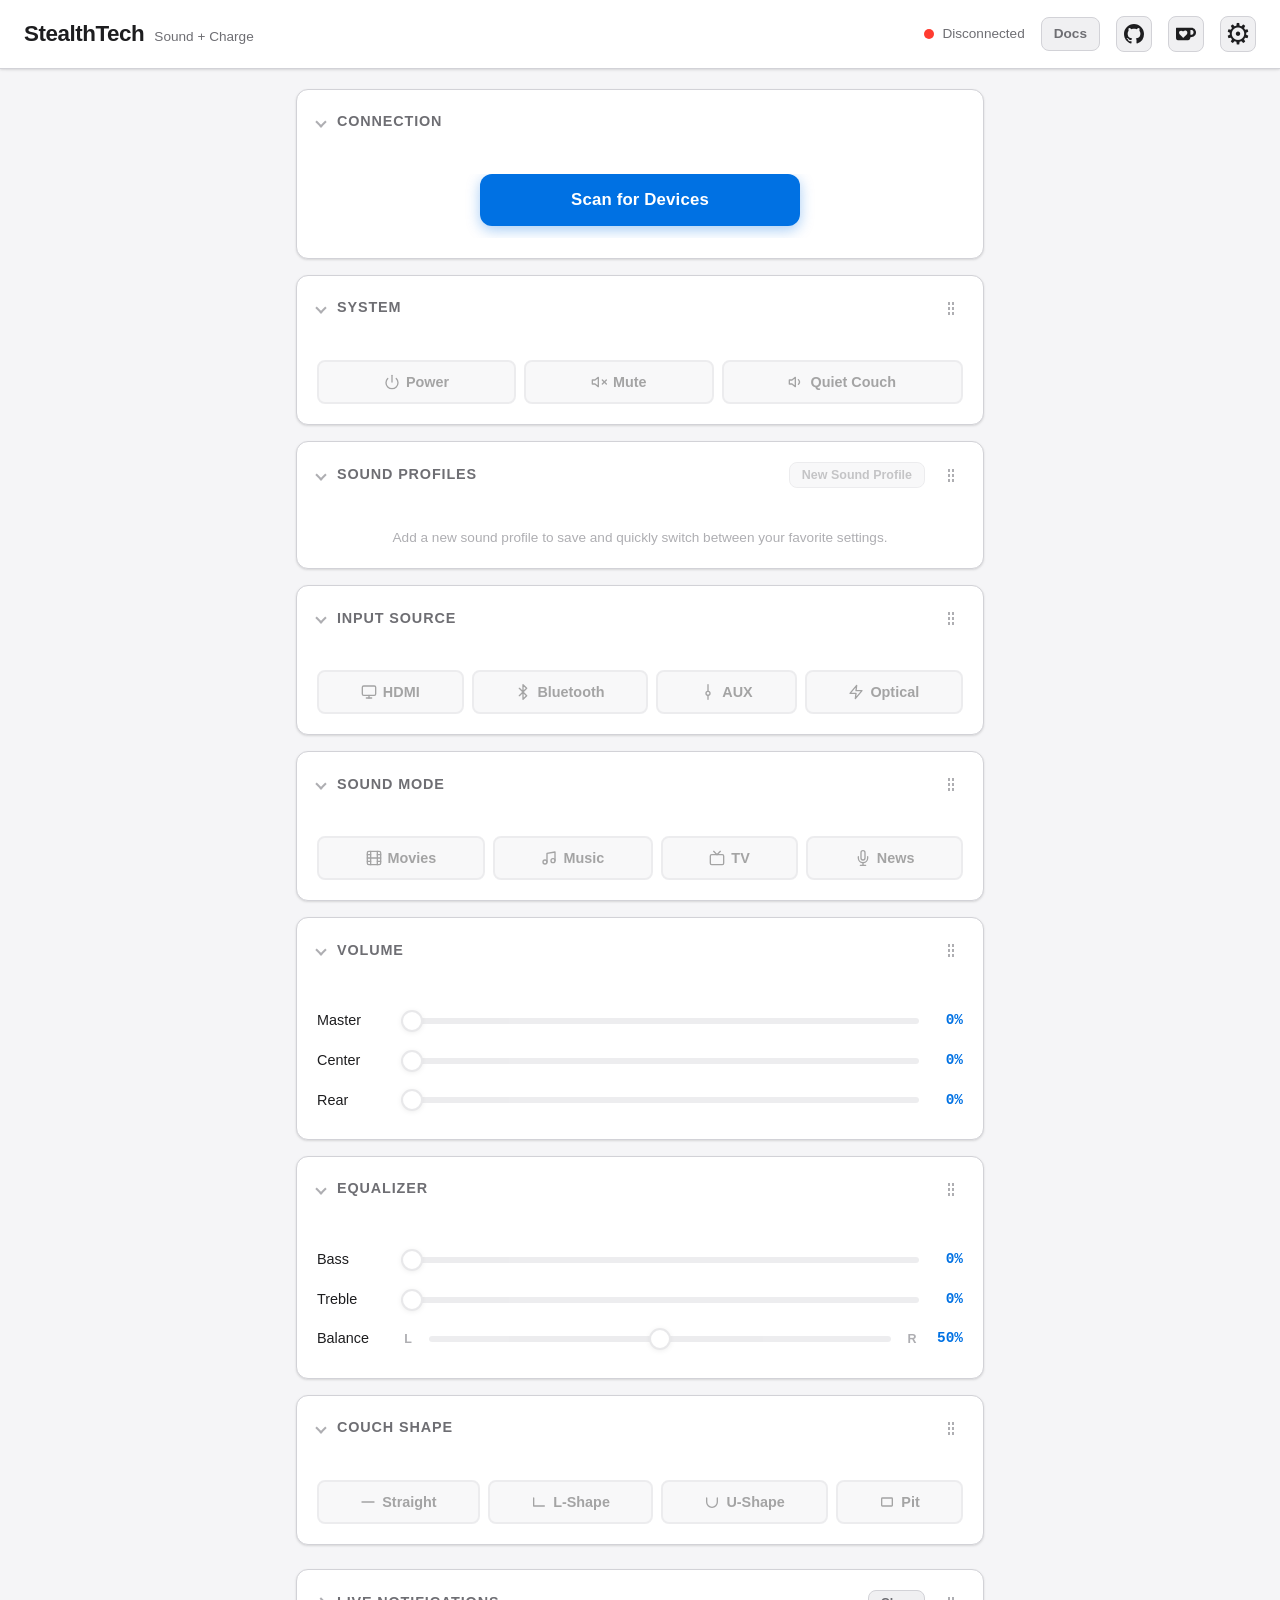
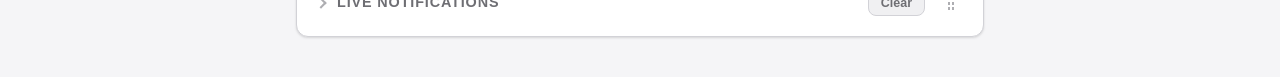
==== commit 2646e15c: "Add inline SVG icons to system action buttons Co-Authored-By: Claude Opus 4.6 <noreply@anthropic.com" ====
--- a/rust/cli/src/serve/static/index.html
+++ b/rust/cli/src/serve/static/index.html
@@ -87,6 +87,7 @@
             <div class="card-header" role="button" tabindex="0" aria-expanded="true">
                 <span class="chevron" aria-hidden="true"></span>
                 <h2>Connection</h2>
+                <span class="card-summary" id="connection-summary"></span>
                 <span class="drag-handle" aria-hidden="true"></span>
             </div>
             <div class="card-body">
@@ -100,7 +101,6 @@
                     <span id="server-connecting-text">Scanning...</span>
                     <span class="connecting-hint">This may take up to 30 seconds</span>
                 </div>
-                <div class="divider-label" id="server-saved-label" style="display:none"><span>Previous Connection</span></div>
                 <div id="server-saved-device" style="display:none"></div>
                 <div class="divider-or" id="server-scan-divider" style="display:none"><span>or</span></div>
                 <div class="connection-controls" id="server-connection-controls">
@@ -115,7 +115,6 @@
                     <span id="connecting-text">Connecting...</span>
                     <span class="connecting-hint">This may take up to 30 seconds</span>
                 </div>
-                <div class="divider-label" id="bt-saved-label" style="display:none"><span>Previous Connection</span></div>
                 <div id="bt-saved-device" style="display:none"></div>
                 <div class="divider-or" id="bt-scan-divider" style="display:none"><span>or</span></div>
                 <div class="connection-controls" id="connection-controls">
@@ -148,9 +147,9 @@
             </div>
             <div class="card-body">
             <div class="button-group">
-                <button class="btn btn-option" id="power-btn" aria-pressed="false">Power</button>
-                <button class="btn btn-option" id="mute-btn" aria-pressed="false">Mute</button>
-                <button class="btn btn-option" id="quiet-couch-btn" aria-pressed="false">Quiet Couch</button>
+                <button class="btn btn-option" id="power-btn" aria-pressed="false"><svg class="btn-icon" viewBox="0 0 24 24" fill="none" stroke="currentColor" stroke-width="2" stroke-linecap="round" stroke-linejoin="round"><path d="M18.36 6.64a9 9 0 1 1-12.73 0"/><line x1="12" y1="2" x2="12" y2="12"/></svg>Power</button>
+                <button class="btn btn-option" id="mute-btn" aria-pressed="false"><svg class="btn-icon" viewBox="0 0 24 24" fill="none" stroke="currentColor" stroke-width="2" stroke-linecap="round" stroke-linejoin="round"><polygon points="11 5 6 9 2 9 2 15 6 15 11 19 11 5"/><line x1="23" y1="9" x2="17" y2="15"/><line x1="17" y1="9" x2="23" y2="15"/></svg>Mute</button>
+                <button class="btn btn-option" id="quiet-couch-btn" aria-pressed="false"><svg class="btn-icon" viewBox="0 0 24 24" fill="none" stroke="currentColor" stroke-width="2" stroke-linecap="round" stroke-linejoin="round"><polygon points="11 5 6 9 2 9 2 15 6 15 11 19 11 5"/><path d="M15.54 8.46a5 5 0 0 1 0 7.07"/></svg>Quiet Couch</button>
             </div>
             </div>
         </section>
@@ -178,10 +177,10 @@
             </div>
             <div class="card-body">
             <div class="button-group">
-                <button class="btn btn-option" data-input="hdmi">HDMI</button>
-                <button class="btn btn-option" data-input="bluetooth">Bluetooth</button>
-                <button class="btn btn-option" data-input="aux">AUX</button>
-                <button class="btn btn-option" data-input="optical">Optical</button>
+                <button class="btn btn-option" data-input="hdmi"><svg class="btn-icon" viewBox="0 0 24 24" fill="none" stroke="currentColor" stroke-width="2" stroke-linecap="round" stroke-linejoin="round"><rect x="2" y="3" width="20" height="14" rx="2" ry="2"/><line x1="8" y1="21" x2="16" y2="21"/><line x1="12" y1="17" x2="12" y2="21"/></svg>HDMI</button>
+                <button class="btn btn-option" data-input="bluetooth"><svg class="btn-icon" viewBox="0 0 24 24" fill="none" stroke="currentColor" stroke-width="2" stroke-linecap="round" stroke-linejoin="round"><polyline points="6.5 6.5 17.5 17.5 12 23 12 1 17.5 6.5 6.5 17.5"/></svg>Bluetooth</button>
+                <button class="btn btn-option" data-input="aux"><svg class="btn-icon" viewBox="0 0 24 24" fill="none" stroke="currentColor" stroke-width="2" stroke-linecap="round" stroke-linejoin="round"><path d="M12 1v10"/><circle cx="12" cy="14" r="3"/><path d="M12 17v6"/></svg>AUX</button>
+                <button class="btn btn-option" data-input="optical"><svg class="btn-icon" viewBox="0 0 24 24" fill="none" stroke="currentColor" stroke-width="2" stroke-linecap="round" stroke-linejoin="round"><polygon points="13 2 3 14 12 14 11 22 21 10 12 10 13 2"/></svg>Optical</button>
             </div>
             </div>
         </section>
@@ -211,10 +210,10 @@
             </div>
             <div class="card-body">
             <div class="button-group">
-                <button class="btn btn-option" data-mode="movies" title="Enhanced bass and spatial audio for movie soundtracks">Movies</button>
-                <button class="btn btn-option" data-mode="music" title="Balanced stereo optimized for music playback">Music</button>
-                <button class="btn btn-option" data-mode="tv" title="Balanced mode for TV shows and streaming">TV</button>
-                <button class="btn btn-option" data-mode="news" title="Enhanced dialog clarity for speech-heavy content">News</button>
+                <button class="btn btn-option" data-mode="movies" title="Enhanced bass and spatial audio for movie soundtracks"><svg class="btn-icon" viewBox="0 0 24 24" fill="none" stroke="currentColor" stroke-width="2" stroke-linecap="round" stroke-linejoin="round"><rect x="2" y="2" width="20" height="20" rx="2.18" ry="2.18"/><line x1="7" y1="2" x2="7" y2="22"/><line x1="17" y1="2" x2="17" y2="22"/><line x1="2" y1="12" x2="22" y2="12"/><line x1="2" y1="7" x2="7" y2="7"/><line x1="2" y1="17" x2="7" y2="17"/><line x1="17" y1="7" x2="22" y2="7"/><line x1="17" y1="17" x2="22" y2="17"/></svg>Movies</button>
+                <button class="btn btn-option" data-mode="music" title="Balanced stereo optimized for music playback"><svg class="btn-icon" viewBox="0 0 24 24" fill="none" stroke="currentColor" stroke-width="2" stroke-linecap="round" stroke-linejoin="round"><path d="M9 18V5l12-2v13"/><circle cx="6" cy="18" r="3"/><circle cx="18" cy="16" r="3"/></svg>Music</button>
+                <button class="btn btn-option" data-mode="tv" title="Balanced mode for TV shows and streaming"><svg class="btn-icon" viewBox="0 0 24 24" fill="none" stroke="currentColor" stroke-width="2" stroke-linecap="round" stroke-linejoin="round"><rect x="2" y="7" width="20" height="15" rx="2" ry="2"/><polyline points="17 2 12 7 7 2"/></svg>TV</button>
+                <button class="btn btn-option" data-mode="news" title="Enhanced dialog clarity for speech-heavy content"><svg class="btn-icon" viewBox="0 0 24 24" fill="none" stroke="currentColor" stroke-width="2" stroke-linecap="round" stroke-linejoin="round"><path d="M12 1a3 3 0 0 0-3 3v8a3 3 0 0 0 6 0V4a3 3 0 0 0-3-3z"/><path d="M19 10v2a7 7 0 0 1-14 0v-2"/><line x1="12" y1="19" x2="12" y2="23"/><line x1="8" y1="23" x2="16" y2="23"/></svg>News</button>
             </div>
             </div>
         </section>
@@ -286,10 +285,10 @@
             </div>
             <div class="card-body">
             <div class="button-group">
-                <button class="btn btn-option" data-shape="straight">Straight</button>
-                <button class="btn btn-option" data-shape="lshape">L-Shape</button>
-                <button class="btn btn-option" data-shape="ushape">U-Shape</button>
-                <button class="btn btn-option" data-shape="pit">Pit</button>
+                <button class="btn btn-option" data-shape="straight"><svg class="btn-icon" viewBox="0 0 24 24" fill="none" stroke="currentColor" stroke-width="2" stroke-linecap="round" stroke-linejoin="round"><line x1="3" y1="12" x2="21" y2="12"/></svg>Straight</button>
+                <button class="btn btn-option" data-shape="lshape"><svg class="btn-icon" viewBox="0 0 24 24" fill="none" stroke="currentColor" stroke-width="2" stroke-linecap="round" stroke-linejoin="round"><polyline points="4 6 4 18 20 18"/></svg>L-Shape</button>
+                <button class="btn btn-option" data-shape="ushape"><svg class="btn-icon" viewBox="0 0 24 24" fill="none" stroke="currentColor" stroke-width="2" stroke-linecap="round" stroke-linejoin="round"><path d="M4 6v6a8 8 0 0 0 16 0V6"/></svg>U-Shape</button>
+                <button class="btn btn-option" data-shape="pit"><svg class="btn-icon" viewBox="0 0 24 24" fill="none" stroke="currentColor" stroke-width="2" stroke-linecap="round" stroke-linejoin="round"><rect x="4" y="6" width="16" height="12" rx="1"/></svg>Pit</button>
             </div>
             </div>
         </section>
--- a/rust/cli/src/serve/static/style.css
+++ b/rust/cli/src/serve/static/style.css
@@ -500,6 +500,11 @@
     border-radius: var(--radius-sm);
 }
 
+.device-identity-icon.muted {
+    background: rgba(142, 142, 147, 0.12);
+    color: var(--text-muted);
+}
+
 .device-identity-info {
     flex: 1;
     display: flex;
@@ -606,43 +611,37 @@
     padding: 0 12px;
 }
 
-.divider-label {
-    display: flex;
-    align-items: center;
+.saved-label {
     color: var(--text-muted);
-    font-size: 0.8rem;
+    font-size: 0.75rem;
     font-weight: 500;
-    margin: 12px 0 6px;
-}
-
-.divider-label::before,
-.divider-label::after {
-    content: "";
-    flex: 1;
-    height: 1px;
+    position: absolute;
+    top: -1.2em;
+    left: 0;
+}
+
+#server-saved-device,
+#bt-saved-device {
+    position: relative;
+}
+
+.saved-device-actions {
+    display: flex;
+    flex-direction: column;
+    gap: 6px;
+    flex-shrink: 0;
+}
+
+.btn-forget {
     background: var(--border);
-}
-
-.divider-label span {
-    padding: 0 12px;
-}
-
-.saved-device-actions {
-    display: flex;
-    align-items: center;
-    gap: 10px;
-    flex-shrink: 0;
-}
-
-.btn-forget {
-    background: var(--bg-input);
-    color: var(--text-secondary);
+    color: var(--text-primary);
     border: 1px solid var(--border);
     border-radius: var(--radius-sm);
-    font-size: 0.78rem;
+    font-size: 0.82rem;
     font-weight: 600;
     cursor: pointer;
     padding: 6px 14px;
+    text-align: center;
 }
 
 .btn-forget:hover {
@@ -669,7 +668,7 @@
 .device-item {
     display: flex;
     align-items: center;
-    justify-content: space-between;
+    gap: 12px;
     padding: 10px 14px;
     background: var(--bg-input);
     border-radius: var(--radius-sm);
@@ -682,6 +681,8 @@
 }
 
 .device-info {
+    flex: 1;
+    min-width: 0;
     display: flex;
     flex-direction: column;
 }
@@ -774,6 +775,7 @@
     flex: 1 1 auto;
     min-width: 100px;
     padding: 12px 16px;
+    gap: 6px;
     background: var(--bg-input);
     color: var(--text-primary);
     border: 2px solid var(--border);
@@ -785,6 +787,12 @@
     transition: all var(--transition);
 }
 
+.btn-option svg.btn-icon {
+    width: 16px;
+    height: 16px;
+    flex-shrink: 0;
+}
+
 .btn-option:focus,
 .btn-option:focus-visible {
     outline: none !important;
@@ -826,6 +834,10 @@
     color: var(--danger);
 }
 
+.badge-muted {
+    background: rgba(142, 142, 147, 0.12);
+    color: var(--text-muted);
+}
 
 /* ---------- Balance L/R labels ---------- */
 .slider-label-left, .slider-label-right {
@@ -1176,6 +1188,35 @@
     margin-bottom: 0;
 }
 
+.card-summary {
+    display: none;
+}
+
+.card.collapsed .card-summary {
+    display: inline-flex;
+    align-items: center;
+    gap: 6px;
+    font-size: 0.82rem;
+    font-weight: 500;
+    color: var(--text-muted);
+    margin-right: 8px;
+    white-space: nowrap;
+    overflow: hidden;
+    text-overflow: ellipsis;
+}
+
+.card-summary-dot {
+    width: 8px;
+    height: 8px;
+    border-radius: 50%;
+    background: var(--danger);
+    flex-shrink: 0;
+}
+
+.card-summary-dot.connected {
+    background: var(--success);
+}
+
 .chevron {
     display: inline-block;
     width: 8px;
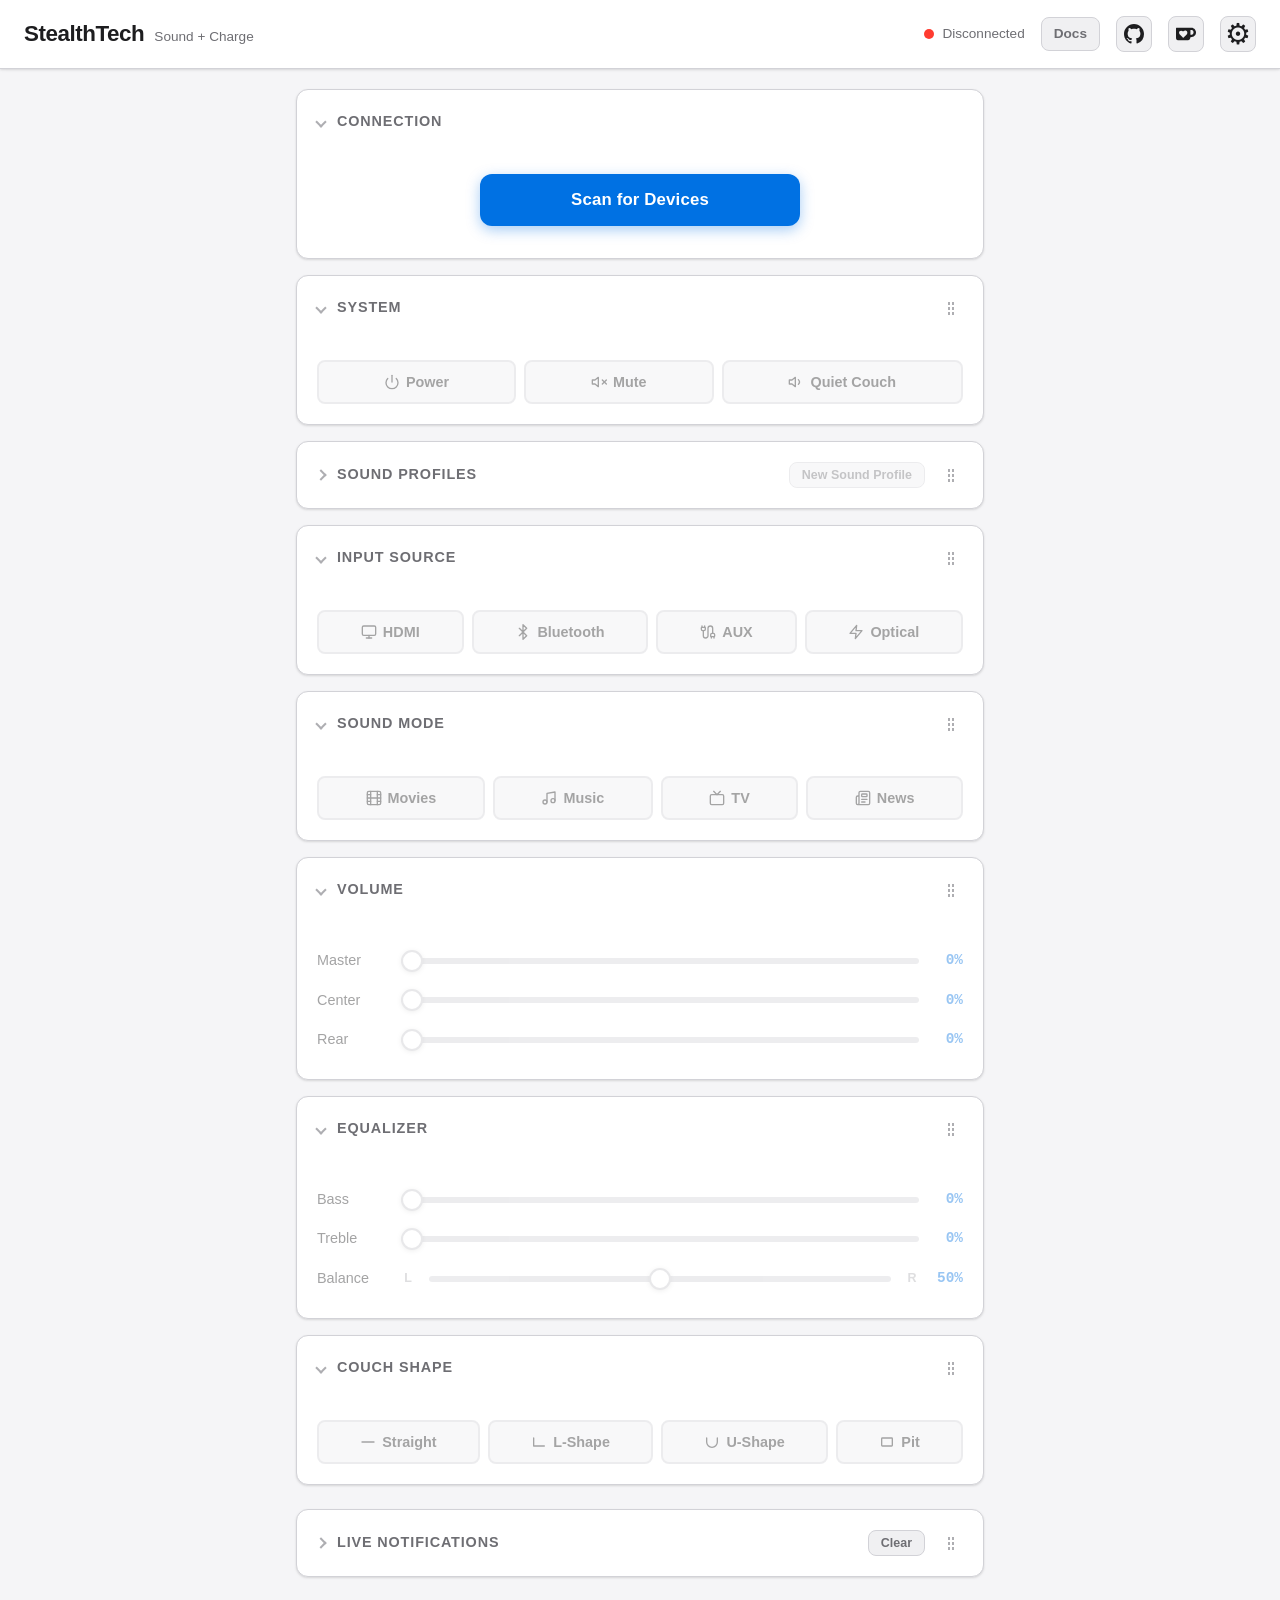
==== commit 50bb4d32: "Replace AUX and News icons with Lucide equivalents AUX: swap generic pin icon for Lucide cable icon " ====
--- a/rust/cli/src/serve/static/index.html
+++ b/rust/cli/src/serve/static/index.html
@@ -179,7 +179,7 @@
             <div class="button-group">
                 <button class="btn btn-option" data-input="hdmi"><svg class="btn-icon" viewBox="0 0 24 24" fill="none" stroke="currentColor" stroke-width="2" stroke-linecap="round" stroke-linejoin="round"><rect x="2" y="3" width="20" height="14" rx="2" ry="2"/><line x1="8" y1="21" x2="16" y2="21"/><line x1="12" y1="17" x2="12" y2="21"/></svg>HDMI</button>
                 <button class="btn btn-option" data-input="bluetooth"><svg class="btn-icon" viewBox="0 0 24 24" fill="none" stroke="currentColor" stroke-width="2" stroke-linecap="round" stroke-linejoin="round"><polyline points="6.5 6.5 17.5 17.5 12 23 12 1 17.5 6.5 6.5 17.5"/></svg>Bluetooth</button>
-                <button class="btn btn-option" data-input="aux"><svg class="btn-icon" viewBox="0 0 24 24" fill="none" stroke="currentColor" stroke-width="2" stroke-linecap="round" stroke-linejoin="round"><path d="M12 1v10"/><circle cx="12" cy="14" r="3"/><path d="M12 17v6"/></svg>AUX</button>
+                <button class="btn btn-option" data-input="aux"><svg class="btn-icon" viewBox="0 0 24 24" fill="none" stroke="currentColor" stroke-width="2" stroke-linecap="round" stroke-linejoin="round"><path d="M4 10a2 2 0 0 1-2-2V6a1 1 0 0 1 1-1h4a1 1 0 0 1 1 1v2a2 2 0 0 1-2 2z"/><path d="M3 5V3"/><path d="M7 5V3"/><path d="M19 14V6.5a1 1 0 0 0-7 0v11a1 1 0 0 1-7 0V10"/><path d="M17 19a1 1 0 0 1-1-1v-2a2 2 0 0 1 2-2h2a2 2 0 0 1 2 2v2a1 1 0 0 1-1 1z"/><path d="M17 21v-2"/><path d="M21 21v-2"/></svg>AUX</button>
                 <button class="btn btn-option" data-input="optical"><svg class="btn-icon" viewBox="0 0 24 24" fill="none" stroke="currentColor" stroke-width="2" stroke-linecap="round" stroke-linejoin="round"><polygon points="13 2 3 14 12 14 11 22 21 10 12 10 13 2"/></svg>Optical</button>
             </div>
             </div>
@@ -213,7 +213,7 @@
                 <button class="btn btn-option" data-mode="movies" title="Enhanced bass and spatial audio for movie soundtracks"><svg class="btn-icon" viewBox="0 0 24 24" fill="none" stroke="currentColor" stroke-width="2" stroke-linecap="round" stroke-linejoin="round"><rect x="2" y="2" width="20" height="20" rx="2.18" ry="2.18"/><line x1="7" y1="2" x2="7" y2="22"/><line x1="17" y1="2" x2="17" y2="22"/><line x1="2" y1="12" x2="22" y2="12"/><line x1="2" y1="7" x2="7" y2="7"/><line x1="2" y1="17" x2="7" y2="17"/><line x1="17" y1="7" x2="22" y2="7"/><line x1="17" y1="17" x2="22" y2="17"/></svg>Movies</button>
                 <button class="btn btn-option" data-mode="music" title="Balanced stereo optimized for music playback"><svg class="btn-icon" viewBox="0 0 24 24" fill="none" stroke="currentColor" stroke-width="2" stroke-linecap="round" stroke-linejoin="round"><path d="M9 18V5l12-2v13"/><circle cx="6" cy="18" r="3"/><circle cx="18" cy="16" r="3"/></svg>Music</button>
                 <button class="btn btn-option" data-mode="tv" title="Balanced mode for TV shows and streaming"><svg class="btn-icon" viewBox="0 0 24 24" fill="none" stroke="currentColor" stroke-width="2" stroke-linecap="round" stroke-linejoin="round"><rect x="2" y="7" width="20" height="15" rx="2" ry="2"/><polyline points="17 2 12 7 7 2"/></svg>TV</button>
-                <button class="btn btn-option" data-mode="news" title="Enhanced dialog clarity for speech-heavy content"><svg class="btn-icon" viewBox="0 0 24 24" fill="none" stroke="currentColor" stroke-width="2" stroke-linecap="round" stroke-linejoin="round"><path d="M12 1a3 3 0 0 0-3 3v8a3 3 0 0 0 6 0V4a3 3 0 0 0-3-3z"/><path d="M19 10v2a7 7 0 0 1-14 0v-2"/><line x1="12" y1="19" x2="12" y2="23"/><line x1="8" y1="23" x2="16" y2="23"/></svg>News</button>
+                <button class="btn btn-option" data-mode="news" title="Enhanced dialog clarity for speech-heavy content"><svg class="btn-icon" viewBox="0 0 24 24" fill="none" stroke="currentColor" stroke-width="2" stroke-linecap="round" stroke-linejoin="round"><path d="M15 18h-5"/><path d="M18 14h-8"/><path d="M4 22h16a2 2 0 0 0 2-2V4a2 2 0 0 0-2-2H8a2 2 0 0 0-2 2v16a2 2 0 0 1-4 0v-9a2 2 0 0 1 2-2h2"/><rect width="8" height="4" x="10" y="6" rx="1"/></svg>News</button>
             </div>
             </div>
         </section>
--- a/rust/cli/src/serve/static/style.css
+++ b/rust/cli/src/serve/static/style.css
@@ -905,6 +905,15 @@
     transition: color var(--transition), border-color var(--transition);
 }
 
+.profile-btn-wrap:hover .btn-option:not(:disabled) {
+    border-color: var(--accent);
+    color: var(--accent);
+}
+
+.profile-btn-wrap:hover .profile-menu-btn:not(:disabled) {
+    border-color: var(--accent);
+}
+
 .profile-btn-wrap .btn-option.active + .profile-menu-btn {
     background: var(--accent);
     border-color: var(--accent);
@@ -913,7 +922,6 @@
 
 .profile-menu-btn:hover {
     color: var(--text-secondary);
-    border-color: var(--text-muted);
 }
 
 .profile-popover {
@@ -1133,6 +1141,13 @@
     cursor: not-allowed;
 }
 
+.slider-row:has(input:disabled) label,
+.slider-row:has(input:disabled) .slider-value,
+.slider-row:has(input:disabled) .slider-label-left,
+.slider-row:has(input:disabled) .slider-label-right {
+    opacity: 0.4;
+}
+
 input[type="range"]::-webkit-slider-thumb:hover {
     transform: scale(1.15);
     border-color: var(--accent);
@@ -1264,13 +1279,14 @@
 }
 
 .card-body {
-    overflow: hidden;
+    overflow: visible;
     transition: max-height 0.3s ease, opacity 0.2s ease, margin-top 0.3s ease;
     margin-top: 20px;
 }
 
 .card.collapsed .card-body {
     max-height: 0 !important;
+    overflow: hidden;
     opacity: 0;
     margin-top: 0;
 }
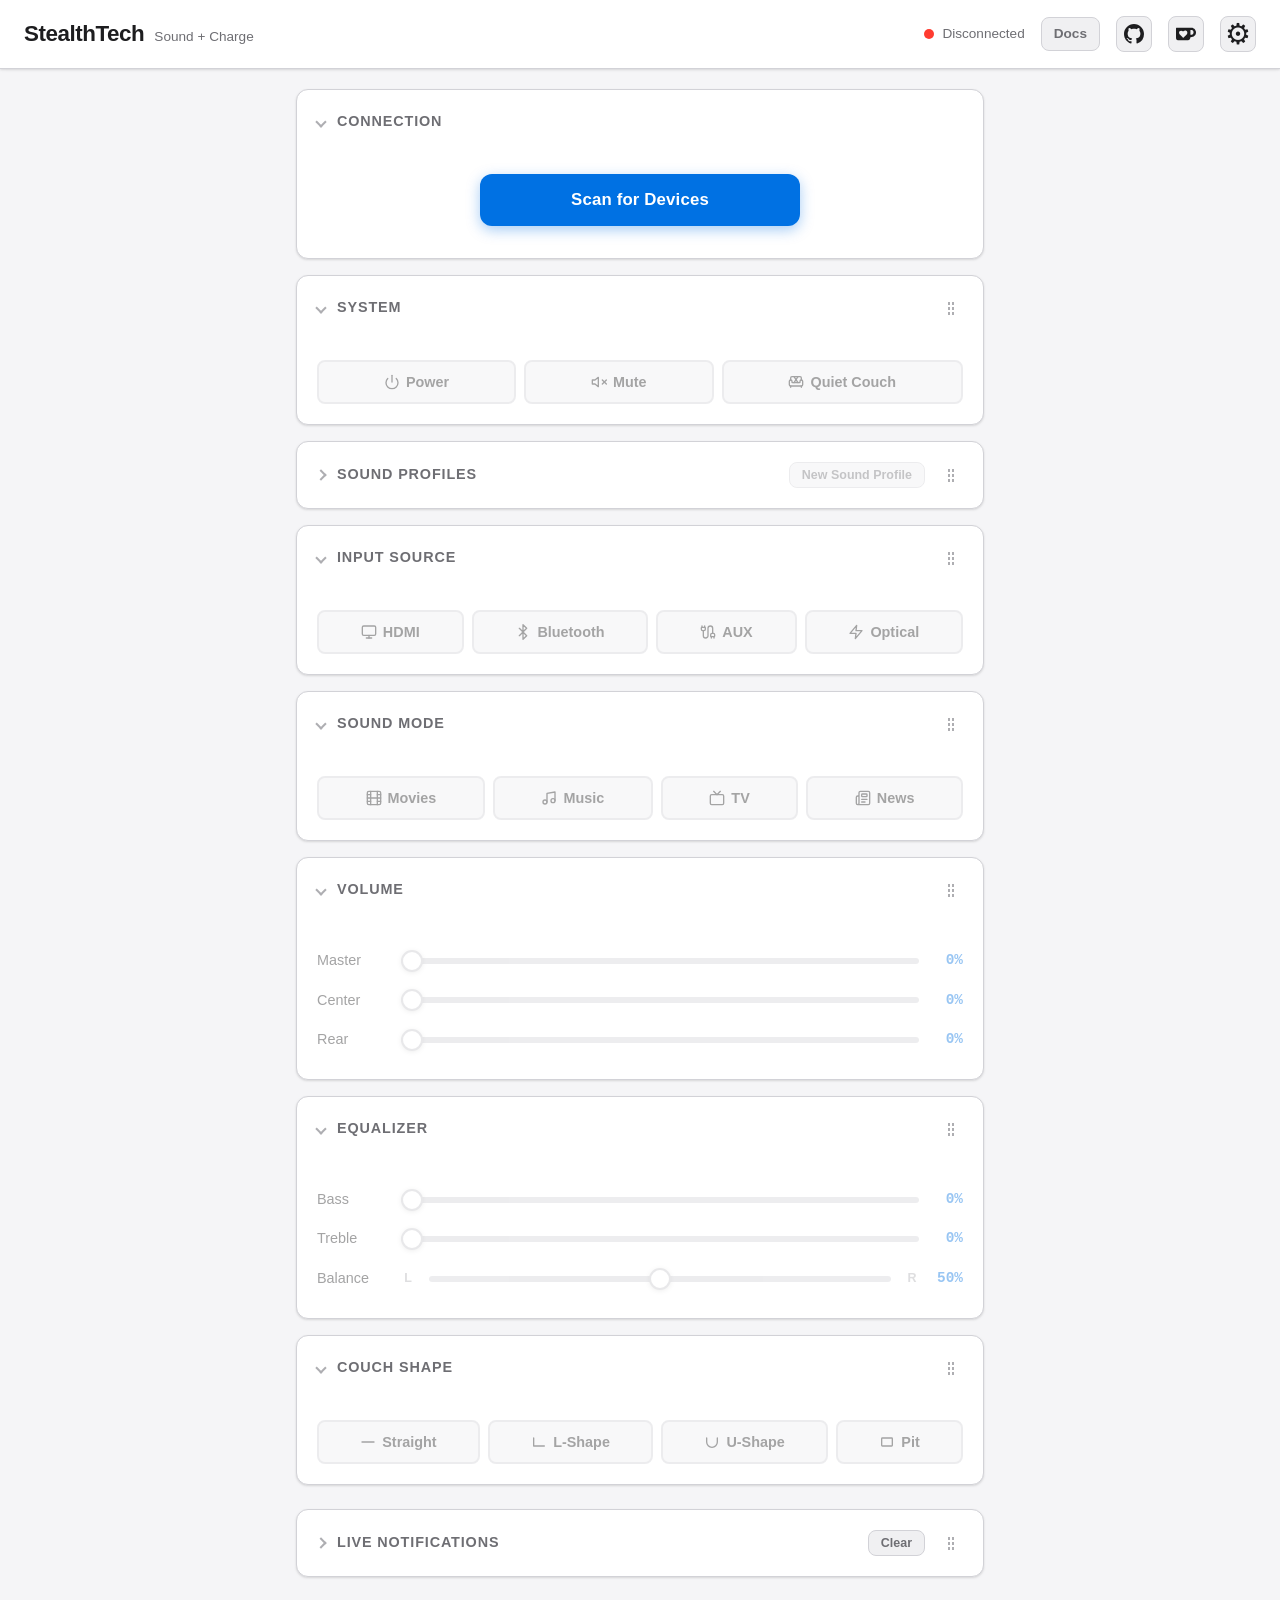
==== commit bfec26b6: "Move media controls into input card and update quiet couch icon Move play/pause/skip buttons from a " ====
--- a/rust/cli/src/serve/static/index.html
+++ b/rust/cli/src/serve/static/index.html
@@ -149,7 +149,7 @@
             <div class="button-group">
                 <button class="btn btn-option" id="power-btn" aria-pressed="false"><svg class="btn-icon" viewBox="0 0 24 24" fill="none" stroke="currentColor" stroke-width="2" stroke-linecap="round" stroke-linejoin="round"><path d="M18.36 6.64a9 9 0 1 1-12.73 0"/><line x1="12" y1="2" x2="12" y2="12"/></svg>Power</button>
                 <button class="btn btn-option" id="mute-btn" aria-pressed="false"><svg class="btn-icon" viewBox="0 0 24 24" fill="none" stroke="currentColor" stroke-width="2" stroke-linecap="round" stroke-linejoin="round"><polygon points="11 5 6 9 2 9 2 15 6 15 11 19 11 5"/><line x1="23" y1="9" x2="17" y2="15"/><line x1="17" y1="9" x2="23" y2="15"/></svg>Mute</button>
-                <button class="btn btn-option" id="quiet-couch-btn" aria-pressed="false"><svg class="btn-icon" viewBox="0 0 24 24" fill="none" stroke="currentColor" stroke-width="2" stroke-linecap="round" stroke-linejoin="round"><polygon points="11 5 6 9 2 9 2 15 6 15 11 19 11 5"/><path d="M15.54 8.46a5 5 0 0 1 0 7.07"/></svg>Quiet Couch</button>
+                <button class="btn btn-option" id="quiet-couch-btn" aria-pressed="false"><svg class="btn-icon" viewBox="0 0 24 24" fill="none" stroke="currentColor" stroke-width="2" stroke-linecap="round" stroke-linejoin="round"><path d="M20 9V6a2 2 0 0 0-2-2H6a2 2 0 0 0-2 2v3"/><path d="M2 16a2 2 0 0 0 2 2h16a2 2 0 0 0 2-2v-5a2 2 0 0 0-4 0v1.5a.5.5 0 0 1-.5.5h-11a.5.5 0 0 1-.5-.5V11a2 2 0 0 0-4 0z"/><path d="M4 18v2"/><path d="M20 18v2"/><line x1="9" y1="4" x2="15" y2="13"/><line x1="15" y1="4" x2="9" y2="13"/></svg>Quiet Couch</button>
             </div>
             </div>
         </section>
@@ -182,18 +182,7 @@
                 <button class="btn btn-option" data-input="aux"><svg class="btn-icon" viewBox="0 0 24 24" fill="none" stroke="currentColor" stroke-width="2" stroke-linecap="round" stroke-linejoin="round"><path d="M4 10a2 2 0 0 1-2-2V6a1 1 0 0 1 1-1h4a1 1 0 0 1 1 1v2a2 2 0 0 1-2 2z"/><path d="M3 5V3"/><path d="M7 5V3"/><path d="M19 14V6.5a1 1 0 0 0-7 0v11a1 1 0 0 1-7 0V10"/><path d="M17 19a1 1 0 0 1-1-1v-2a2 2 0 0 1 2-2h2a2 2 0 0 1 2 2v2a1 1 0 0 1-1 1z"/><path d="M17 21v-2"/><path d="M21 21v-2"/></svg>AUX</button>
                 <button class="btn btn-option" data-input="optical"><svg class="btn-icon" viewBox="0 0 24 24" fill="none" stroke="currentColor" stroke-width="2" stroke-linecap="round" stroke-linejoin="round"><polygon points="13 2 3 14 12 14 11 22 21 10 12 10 13 2"/></svg>Optical</button>
             </div>
-            </div>
-        </section>
-
-        <!-- Media Controls (shown only for Bluetooth input) -->
-        <section class="card" id="media-card" data-card-id="media" style="display:none">
-            <div class="card-header" role="button" tabindex="0" aria-expanded="true">
-                <span class="chevron" aria-hidden="true"></span>
-                <h2>Media Controls</h2>
-                <span class="drag-handle" aria-hidden="true"></span>
-            </div>
-            <div class="card-body">
-            <div class="button-group media-controls">
+            <div class="button-group media-controls" id="media-controls" style="display:none">
                 <button class="btn btn-option" id="skip-back-btn" aria-label="Previous track">&#9198;</button>
                 <button class="btn btn-option" id="play-pause-btn" aria-label="Play/Pause">&#9199;</button>
                 <button class="btn btn-option" id="skip-fwd-btn" aria-label="Next track">&#9197;</button>
--- a/rust/cli/src/serve/static/style.css
+++ b/rust/cli/src/serve/static/style.css
@@ -1068,6 +1068,7 @@
 /* ---------- Media Controls ---------- */
 .media-controls {
     justify-content: center;
+    margin-top: 10px;
 }
 
 .media-controls .btn-option {
